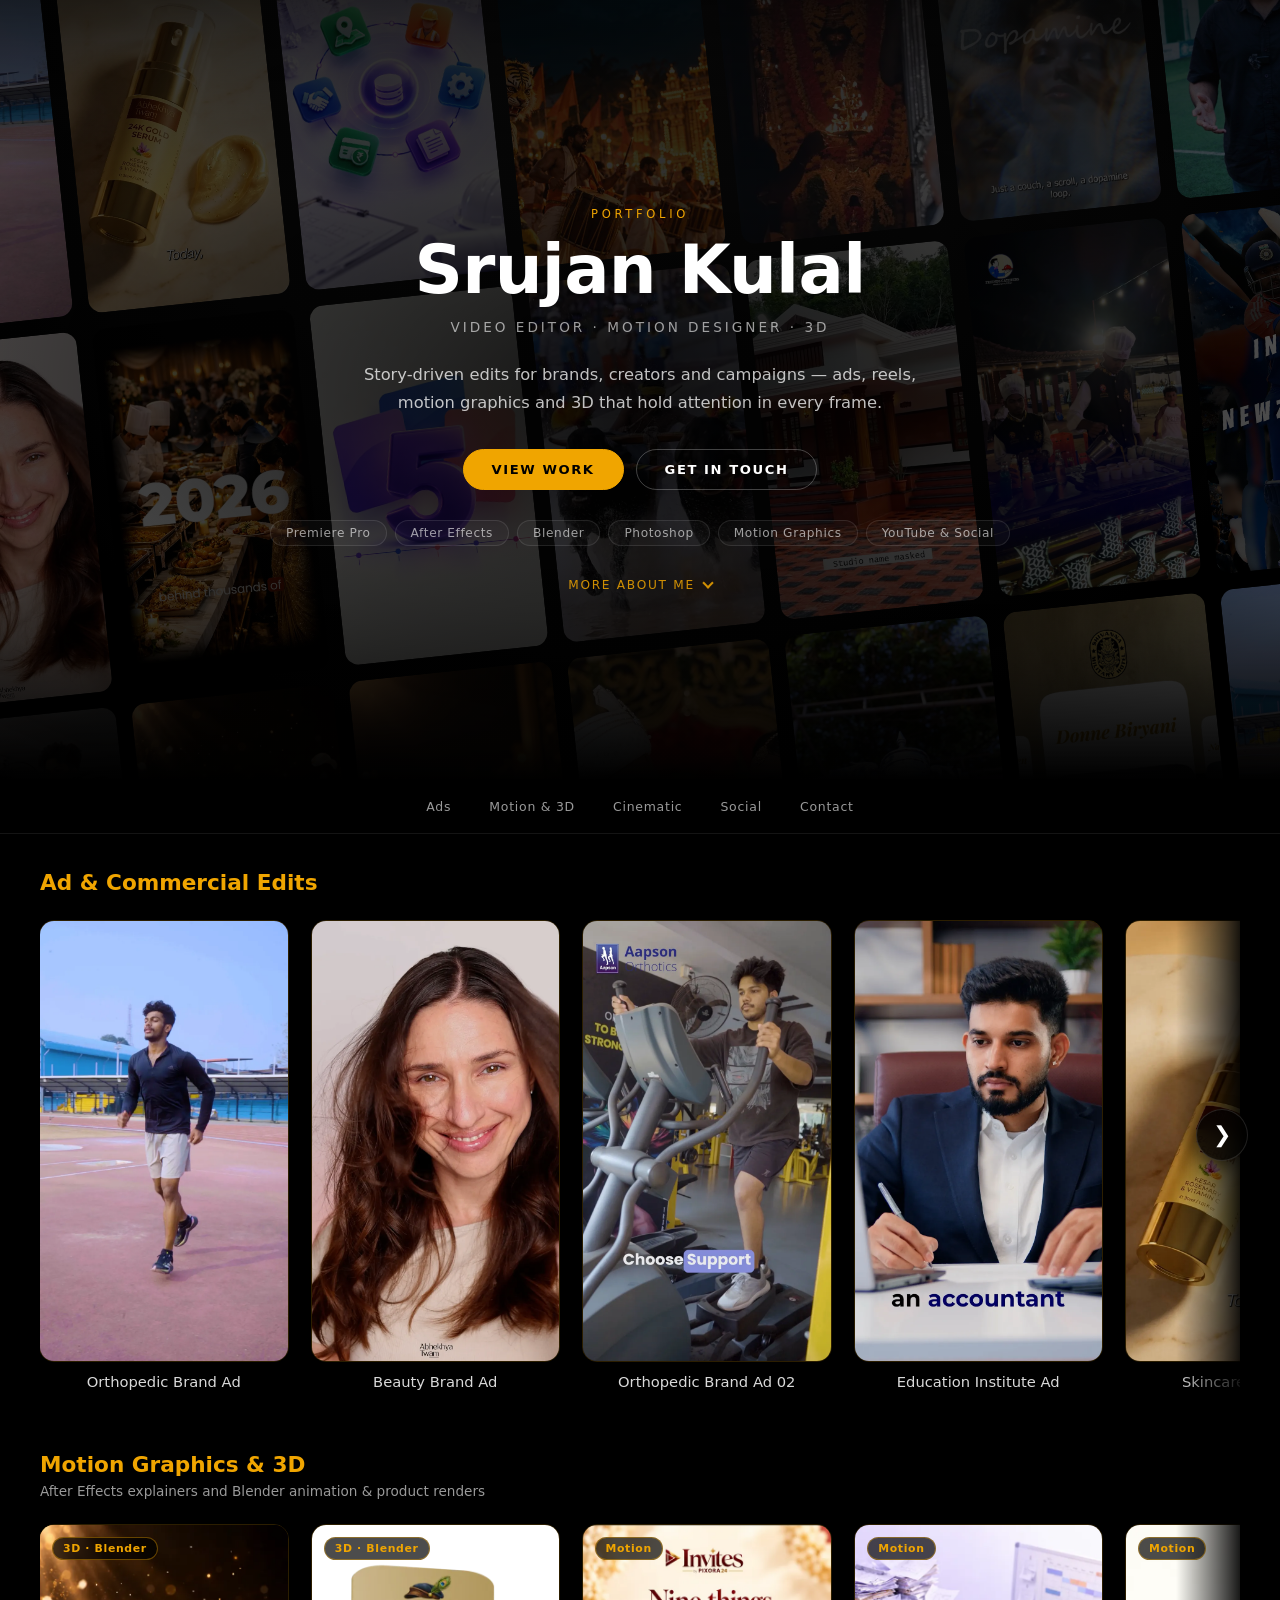
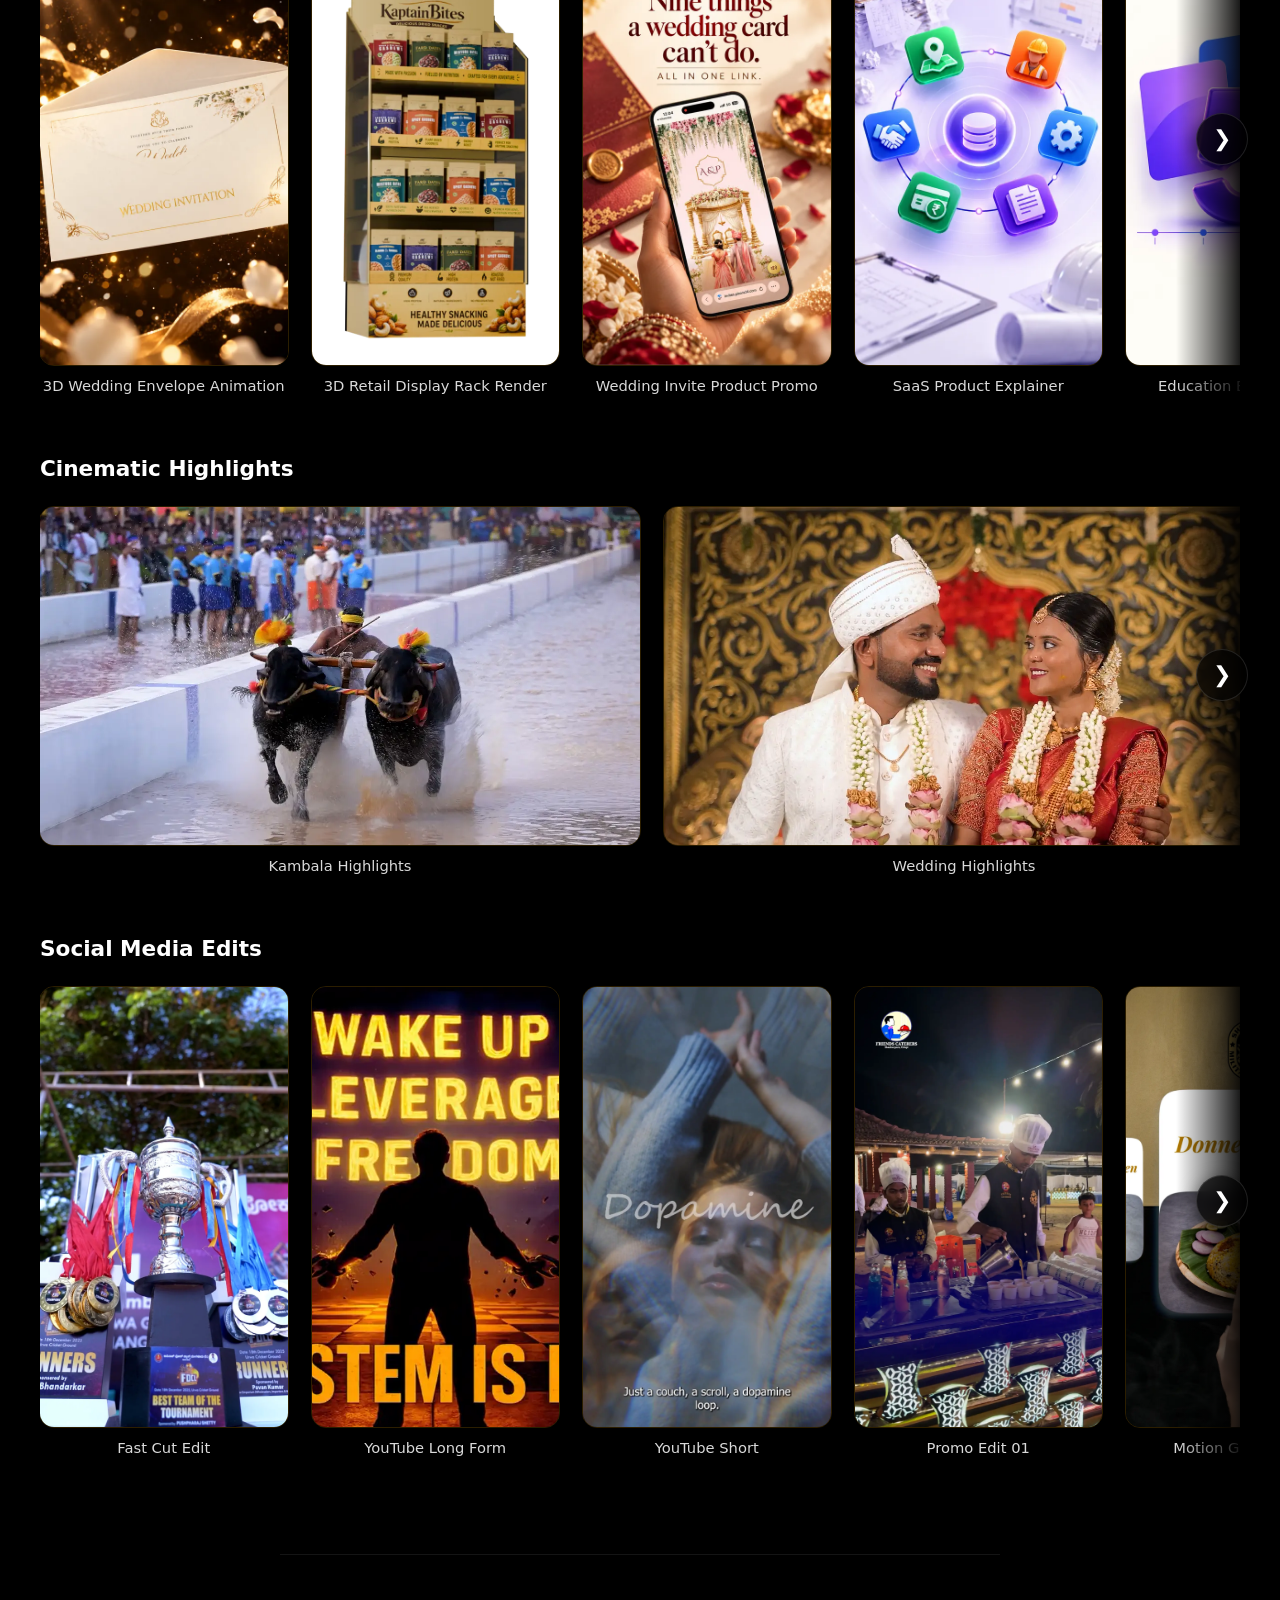
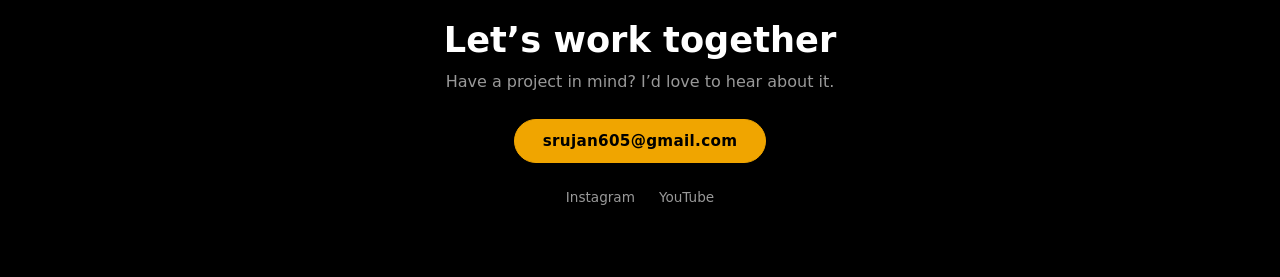
==== index.html @ 48673f79 "Refresh link-preview image with the new title New 1200x630 preview in the same style as the hero: dr" ====
<!DOCTYPE html>
<html lang="en">
<head>
<meta charset="UTF-8" />
<meta name="viewport" content="width=device-width, initial-scale=1.0" />

<title>Srujan Kulal — Video Editor &amp; Motion Designer</title>
<meta name="description" content="Video editor and motion designer. Ad edits, social media reels, motion graphics, 3D animation and cinematic highlights." />

<meta property="og:title" content="Srujan Kulal — Video Editor &amp; Motion Designer" />
<meta property="og:description" content="Ad edits, social media reels, motion graphics, 3D animation and cinematic highlights." />
<meta property="og:type" content="website" />
<meta property="og:url" content="https://srujanportfolio.pixora24.com/" />

<meta property="og:image" content="https://srujanportfolio.pixora24.com/assets/preview.jpg?v=2" />
<meta property="og:image:secure_url" content="https://srujanportfolio.pixora24.com/assets/preview.jpg?v=2" />
<meta property="og:image:width" content="1200" />
<meta property="og:image:height" content="630" />
<meta property="og:image:type" content="image/jpeg" />

<meta name="twitter:card" content="summary_large_image" />
<meta name="twitter:title" content="Srujan Kulal — Video Editor &amp; Motion Designer" />
<meta name="twitter:description" content="Ad edits, social media reels, motion graphics, 3D animation and cinematic highlights." />
<meta name="twitter:image" content="https://srujanportfolio.pixora24.com/assets/preview.jpg?v=2" />

<link rel="stylesheet" href="style.css" />
</head>

<body>

<header class="hero">
<div class="hero-bg" id="heroBg" aria-hidden="true"></div>
<div class="hero-inner">

  <p class="hero-eyebrow">Portfolio</p>
  <h1 class="hero-name">Srujan Kulal</h1>
  <p class="hero-tagline">Video Editor &middot; Motion Designer &middot; 3D</p>

  <p class="hero-intro">Story-driven edits for brands, creators and campaigns &mdash; ads, reels, motion graphics and 3D that hold attention in every frame.</p>

  <div class="hero-cta">
    <a class="btn btn-primary" href="#work">View Work</a>
    <a class="btn btn-ghost" href="#contact">Get in Touch</a>
  </div>

  <div class="hero-skills">
    <span>Premiere Pro</span>
    <span>After Effects</span>
    <span>Blender</span>
    <span>Photoshop</span>
    <span>Motion Graphics</span>
    <span>YouTube &amp; Social</span>
  </div>

  <button class="bio-toggle" id="bioToggle" aria-expanded="false" aria-controls="bioPanel">
    More About Me <span class="bio-chevron" aria-hidden="true"></span>
  </button>

  <div class="bio-panel" id="bioPanel">
  <div class="bio-panel-inner">
    <div class="hero-bio">
      <p>Video Editor focused on crafting high-impact, story-driven content that holds attention and feels intentional in every frame. I work primarily with Adobe Premiere Pro, delivering edits for YouTube, social media, and digital campaigns.</p>
      <p>My approach goes beyond basic editing — I focus on pacing, emotion, and clarity, ensuring each cut, transition, and sound element adds value to the story. Alongside editing, I use After Effects for motion graphics, Blender for 3D product visuals and animation, and Photoshop to enhance visuals, and I'm comfortable integrating AI-generated images and video elements to elevate the final output when needed.</p>
      <p>I'm detail-obsessed, deadline-driven, and known for pushing projects past "good enough" to a level that feels complete, polished, and professional.</p>
    </div>
  </div>
  </div>

</div>
</header>

<nav class="section-nav" aria-label="Work categories">
  <a href="#ads">Ads</a>
  <a href="#motion">Motion &amp; 3D</a>
  <a href="#cinematic">Cinematic</a>
  <a href="#social">Social</a>
  <a href="#contact">Contact</a>
</nav>

<main id="work">

<section class="section featured-section" id="ads">
  <h2>Ad &amp; Commercial Edits</h2>
  <div class="scroll-wrapper" data-row="ads"></div>
</section>

<section class="section featured-section" id="motion">
  <h2>Motion Graphics &amp; 3D</h2>
  <p class="section-sub">After Effects explainers and Blender animation &amp; product renders</p>
  <div class="scroll-wrapper" data-row="motion"></div>
</section>

<section class="section" id="cinematic">
  <h2>Cinematic Highlights</h2>
  <div class="scroll-wrapper" data-row="cinematic"></div>
</section>

<section class="section" id="social">
  <h2>Social Media Edits</h2>
  <div class="scroll-wrapper" data-row="social"></div>
</section>

</main>


<footer class="contact" id="contact">
  <h2>Let&rsquo;s work together</h2>
  <p>Have a project in mind? I&rsquo;d love to hear about it.</p>
  <a class="btn btn-primary" href="mailto:srujan605@gmail.com">srujan605@gmail.com</a>
  <div class="contact-links">
    <a href="https://www.instagram.com/kulal_sruja_" target="_blank" rel="noopener">Instagram</a>
    <a href="https://www.youtube.com/@YT_THE_REAL_GAME" target="_blank" rel="noopener">YouTube</a>
  </div>
</footer>


<!-- MODAL -->

<div id="videoModal" class="modal" role="dialog" aria-modal="true" aria-label="Media player" hidden>
  <div class="modal-content">
    <button class="close" type="button" aria-label="Close">&times;</button>
    <div id="videoContainer"></div>
  </div>
</div>

<script src="script.js"></script>

</body>
</html>
---- style.css ----
:root {
  --gold: #f0a500;
  --gold-soft: rgba(240, 165, 0, 0.18);
  --text: #fff;
  --muted: rgba(255, 255, 255, 0.6);
  --line: rgba(255, 255, 255, 0.08);
  --tall-h: 440px;   /* height of 9:16 cards */
  --wide-w: 600px;   /* width of 16:9 cards */
}

* {
  box-sizing: border-box;
}

html {
  scroll-behavior: smooth;
}

body {
  margin: 0;
  font-family: system-ui, -apple-system, "Segoe UI", sans-serif;
  background: radial-gradient(circle at top, #141414 0%, #000 70%) fixed;
  background-color: #000;
  color: var(--text);
}

a {
  color: inherit;
}

:focus-visible {
  outline: 2px solid var(--gold);
  outline-offset: 3px;
}

/* BUTTONS */

.btn {
  display: inline-flex;
  align-items: center;
  justify-content: center;
  padding: 12px 28px;
  border-radius: 999px;
  font-size: 0.82rem;
  font-weight: 600;
  letter-spacing: 0.12em;
  text-transform: uppercase;
  text-decoration: none;
  transition: background 0.25s ease, color 0.25s ease, box-shadow 0.25s ease, border-color 0.25s ease;
}

.btn-primary {
  background: var(--gold);
  color: #000;
  border: 1px solid var(--gold);
}

.btn-primary:hover {
  box-shadow: 0 0 24px rgba(240, 165, 0, 0.4);
}

.btn-ghost {
  border: 1px solid rgba(255, 255, 255, 0.25);
  color: var(--text);
}

.btn-ghost:hover {
  border-color: var(--gold);
  color: var(--gold);
}

/* HERO */

.hero {
  position: relative;
  overflow: hidden;
  display: flex;
  align-items: center;
  justify-content: center;
  min-height: min(88vh, 780px);
  padding: 88px 20px 64px;
  text-align: center;
}

.hero-inner {
  position: relative;
  z-index: 2;
  max-width: 760px;
  margin: 0 auto;
}

/* Animated background: columns of portfolio thumbnails drifting
   up and down, darkened so the text stays readable */

.hero-bg {
  position: absolute;
  inset: -40px -20px;
  z-index: 0;
  display: grid;
  grid-template-columns: repeat(7, 1fr);
  gap: 14px;
  transform: rotate(-6deg) scale(1.15);
  opacity: 0.55;
}

.hero-col {
  display: flex;
  flex-direction: column;
  gap: 14px;
  animation: heroDrift var(--dur, 60s) linear infinite;
}

.hero-col:nth-child(even) {
  animation-direction: reverse;
}

.hero-col img {
  display: block;
  width: 100%;
  aspect-ratio: 9 / 16;
  object-fit: cover;
  border-radius: 12px;
}

@keyframes heroDrift {
  from { transform: translateY(0); }
  to   { transform: translateY(calc(-50% - 7px)); }
}

.hero::after {
  content: "";
  position: absolute;
  inset: 0;
  z-index: 1;
  pointer-events: none;
  background:
    radial-gradient(ellipse 60% 55% at 50% 50%, rgba(0, 0, 0, 0.88) 0%, rgba(0, 0, 0, 0.6) 60%, rgba(0, 0, 0, 0.35) 100%),
    linear-gradient(to bottom, rgba(0, 0, 0, 0.6) 0%, rgba(0, 0, 0, 0) 25%, rgba(0, 0, 0, 0) 70%, #000 100%);
}

.hero-eyebrow {
  margin: 0 0 14px;
  font-size: 0.72rem;
  letter-spacing: 0.32em;
  text-transform: uppercase;
  color: var(--gold);
}

.hero-name {
  margin: 0;
  font-size: clamp(2.4rem, 7vw, 4.2rem);
  font-weight: 700;
  letter-spacing: -0.01em;
  line-height: 1.05;
}

.hero-tagline {
  margin: 14px 0 0;
  font-size: 0.85rem;
  letter-spacing: 0.22em;
  text-transform: uppercase;
  color: var(--muted);
}

.hero-intro {
  max-width: 560px;
  margin: 26px auto 0;
  font-size: 1.02rem;
  line-height: 1.7;
  color: rgba(255, 255, 255, 0.75);
}

.hero-cta {
  display: flex;
  flex-wrap: wrap;
  justify-content: center;
  gap: 12px;
  margin: 32px 0 30px;
}

/* Skills pills */

.hero-skills {
  display: flex;
  flex-wrap: wrap;
  justify-content: center;
  gap: 8px;
  margin-bottom: 26px;
}

.hero-skills span {
  padding: 5px 15px;
  border: 1px solid rgba(255, 255, 255, 0.1);
  border-radius: 999px;
  font-size: 0.76rem;
  letter-spacing: 0.05em;
  color: rgba(255, 255, 255, 0.6);
  background: rgba(255, 255, 255, 0.03);
}

/* Bio toggle */

.bio-toggle {
  display: inline-flex;
  align-items: center;
  gap: 9px;
  padding: 6px 4px;
  border: none;
  background: none;
  color: var(--gold);
  font-size: 0.76rem;
  font-family: inherit;
  letter-spacing: 0.14em;
  text-transform: uppercase;
  cursor: pointer;
  opacity: 0.85;
  transition: opacity 0.25s ease;
}

.bio-toggle:hover,
.bio-toggle.open {
  opacity: 1;
}

.bio-chevron {
  display: inline-block;
  width: 8px;
  height: 8px;
  border-right: 2px solid currentColor;
  border-bottom: 2px solid currentColor;
  transform: translateY(-2px) rotate(45deg);
  transition: transform 0.35s ease;
}

.bio-toggle.open .bio-chevron {
  transform: translateY(2px) rotate(-135deg);
}

.bio-panel {
  max-height: 0;
  overflow: hidden;
  transition: max-height 0.5s cubic-bezier(0.4, 0, 0.2, 1);
}

.bio-panel.open {
  max-height: 1000px;
}

.bio-panel-inner {
  padding-top: 20px;
}

.hero-bio {
  text-align: left;
  background: rgba(255, 255, 255, 0.03);
  border: 1px solid rgba(255, 255, 255, 0.07);
  border-left: 2px solid var(--gold);
  border-radius: 0 12px 12px 0;
  padding: 24px 28px;
}

.hero-bio p {
  margin: 0 0 14px;
  font-size: 0.9rem;
  line-height: 1.8;
  color: rgba(255, 255, 255, 0.68);
}

.hero-bio p:last-child {
  margin-bottom: 0;
}

/* SECTION NAV */

.section-nav {
  position: sticky;
  top: 0;
  z-index: 100;
  display: flex;
  justify-content: center;
  gap: 6px;
  padding: 12px 16px;
  overflow-x: auto;
  background: rgba(0, 0, 0, 0.72);
  backdrop-filter: blur(12px);
  -webkit-backdrop-filter: blur(12px);
  border-bottom: 1px solid var(--line);
  scrollbar-width: none;
}

.section-nav::-webkit-scrollbar {
  display: none;
}

.section-nav a {
  flex: 0 0 auto;
  padding: 7px 16px;
  border-radius: 999px;
  font-size: 0.78rem;
  letter-spacing: 0.06em;
  text-decoration: none;
  color: var(--muted);
  transition: color 0.2s ease, background 0.2s ease;
}

.section-nav a:hover {
  color: var(--gold);
  background: rgba(240, 165, 0, 0.08);
}

/* SECTION */

.section {
  max-width: 1240px;
  margin: 0 auto;
  padding: 36px 20px 12px;
  scroll-margin-top: 64px;
}

.section h2 {
  margin: 0 0 6px;
  font-size: 1.35rem;
  font-weight: 600;
}

.featured-section h2 {
  color: var(--gold);
}

.section-sub {
  margin: 0;
  font-size: 0.85rem;
  color: var(--muted);
}

/* SCROLL ROW */

.scroll-wrapper {
  position: relative;
  margin-top: 20px;
}

.scroll-row {
  display: flex;
  align-items: flex-start;
  gap: 24px;
  overflow-x: auto;
  padding: 6px 2px 14px;
  scroll-snap-type: x proximity;
  scrollbar-width: none;
  -webkit-overflow-scrolling: touch;
}

.scroll-row::-webkit-scrollbar {
  display: none;
}

/* edge fade, only while there is more to scroll */

.scroll-wrapper::after {
  content: "";
  position: absolute;
  top: 0;
  right: 0;
  bottom: 0;
  width: 64px;
  pointer-events: none;
  background: linear-gradient(to right, rgba(0, 0, 0, 0), rgba(0, 0, 0, 0.9));
  opacity: 0;
  transition: opacity 0.25s ease;
}

.scroll-wrapper.can-right::after {
  opacity: 1;
}

/* SCROLL BUTTONS */

.scroll-btn {
  position: absolute;
  top: 45%;
  transform: translateY(-50%);
  z-index: 10;
  width: 52px;
  height: 52px;
  border: 1px solid rgba(255, 255, 255, 0.12);
  border-radius: 50%;
  background: rgba(0, 0, 0, 0.75);
  color: #fff;
  font-size: 22px;
  cursor: pointer;
  display: flex;
  align-items: center;
  justify-content: center;
  backdrop-filter: blur(8px);
  box-shadow: 0 6px 18px rgba(0, 0, 0, 0.6);
  opacity: 0;
  pointer-events: none;
  transition: opacity 0.25s ease, background 0.25s ease, color 0.25s ease;
}

.scroll-btn:hover {
  background: var(--gold);
  color: #000;
}

.scroll-btn.left  { left: -8px; }
.scroll-btn.right { right: -8px; }

.scroll-wrapper.can-left .scroll-btn.left,
.scroll-wrapper.can-right .scroll-btn.right {
  opacity: 1;
  pointer-events: auto;
}

/* VIDEO CARD */

.video-card {
  flex: 0 0 auto;
  display: block;
  padding: 0;
  border: none;
  background: none;
  color: inherit;
  font: inherit;
  text-align: left;
  text-decoration: none;
  cursor: pointer;
  scroll-snap-align: start;
}

.card-media {
  position: relative;
  overflow: hidden;
  border-radius: 14px;
  background: #111;
  outline: 1px solid var(--gold-soft);
  transition: outline-color 0.25s ease, box-shadow 0.25s ease;
}

.video-card.tall .card-media {
  height: var(--tall-h);
  aspect-ratio: 9 / 16;
}

.video-card.wide .card-media {
  width: var(--wide-w);
  aspect-ratio: 16 / 9;
}

.card-media.light {
  background: #fff;
}

.card-media img,
.card-media video {
  position: absolute;
  inset: 0;
  width: 100%;
  height: 100%;
  object-fit: cover;
  transition: transform 0.4s ease;
}

.card-media.light img {
  object-fit: contain;
}

.video-card:hover .card-media,
.video-card:focus-visible .card-media {
  outline-color: rgba(240, 165, 0, 0.55);
  box-shadow: 0 0 26px rgba(240, 165, 0, 0.2);
}

.video-card:hover .card-media img,
.video-card:hover .card-media video {
  transform: scale(1.05);
}

.video-card:focus-visible {
  outline: none;
}

/* tag badge */

.card-tag {
  position: absolute;
  top: 12px;
  left: 12px;
  z-index: 2;
  padding: 4px 10px;
  border-radius: 999px;
  font-size: 0.68rem;
  font-weight: 600;
  letter-spacing: 0.06em;
  background: rgba(0, 0, 0, 0.7);
  color: var(--gold);
  border: 1px solid rgba(240, 165, 0, 0.4);
  backdrop-filter: blur(6px);
}

/* play icon on hover */

.play-icon {
  position: absolute;
  top: 50%;
  left: 50%;
  z-index: 2;
  width: 58px;
  height: 58px;
  border-radius: 50%;
  background: rgba(0, 0, 0, 0.55);
  border: 1px solid rgba(255, 255, 255, 0.35);
  backdrop-filter: blur(6px);
  transform: translate(-50%, -50%) scale(0.85);
  opacity: 0;
  transition: opacity 0.25s ease, transform 0.25s ease;
}

.play-icon::after {
  content: "";
  position: absolute;
  top: 50%;
  left: 54%;
  transform: translate(-50%, -50%);
  border-style: solid;
  border-width: 9px 0 9px 15px;
  border-color: transparent transparent transparent #fff;
}

.video-card:hover .play-icon,
.video-card:focus-visible .play-icon {
  opacity: 1;
  transform: translate(-50%, -50%) scale(1);
}

/* title */

.video-card h3 {
  margin: 12px 0 0;
  text-align: center;
  max-width: 100%;
  font-size: 0.92rem;
  font-weight: 500;
  color: rgba(255, 255, 255, 0.85);
}

.video-card.tall h3 {
  width: calc(var(--tall-h) * 9 / 16);
}

.video-card.wide h3 {
  width: var(--wide-w);
}

/* In a row that mixes tall and wide cards, wide cards match the tall
   cards' height so the row lines up (desktop only; on phones the wide
   card would be wider than the screen) */

@media (min-width: 901px) {

  .scroll-row:has(.tall) .video-card.wide .card-media {
    width: auto;
    height: var(--tall-h);
  }

  .scroll-row:has(.tall) .video-card.wide h3 {
    width: calc(var(--tall-h) * 16 / 9);
  }

}

/* VIEW MORE CARD */

.more-card .card-media {
  display: flex;
  align-items: center;
  justify-content: center;
  background: rgba(255, 255, 255, 0.04);
  outline-style: dashed;
}

.more-card:hover .card-media {
  background: rgba(240, 165, 0, 0.08);
}

.more-content {
  text-align: center;
}

.plus {
  display: block;
  font-size: 40px;
  color: var(--gold);
}

.more-label {
  display: block;
  margin-top: 6px;
  font-size: 0.95rem;
}

.more-card h3 {
  color: var(--muted);
}

/* MODAL */

.modal {
  position: fixed;
  inset: 0;
  z-index: 1000;
  display: flex;
  justify-content: center;
  align-items: center;
  background: rgba(0, 0, 0, 0.88);
  backdrop-filter: blur(4px);
}

.modal[hidden] {
  display: none;
}

.modal-content {
  position: relative;
  width: 90%;
  max-width: 960px;
}

.modal-content.portrait {
  max-width: min(400px, calc((100vh - 120px) * 9 / 16));
}

.modal-content.image {
  width: auto;
  max-width: 92vw;
}

.close {
  position: absolute;
  top: -48px;
  right: 0;
  width: 40px;
  height: 40px;
  border: none;
  background: none;
  color: #fff;
  font-size: 32px;
  line-height: 1;
  cursor: pointer;
}

.close:hover {
  color: var(--gold);
}

#videoContainer iframe {
  display: block;
  width: 100%;
  aspect-ratio: 16 / 9;
  border: 0;
  border-radius: 12px;
}

.modal-content.portrait #videoContainer iframe {
  aspect-ratio: 9 / 16;
}

#videoContainer img {
  display: block;
  max-width: 100%;
  max-height: calc(100vh - 120px);
  border-radius: 12px;
  background: #fff;
}

/* CONTACT */

.contact {
  max-width: 720px;
  margin: 72px auto 0;
  padding: 64px 20px 72px;
  text-align: center;
  border-top: 1px solid var(--line);
  scroll-margin-top: 64px;
}

.contact h2 {
  margin: 0;
  font-size: clamp(1.6rem, 4vw, 2.2rem);
}

.contact p {
  margin: 12px 0 28px;
  color: var(--muted);
}

.contact .btn {
  text-transform: none;
  letter-spacing: 0.02em;
  font-size: 0.95rem;
}

.contact-links {
  display: flex;
  justify-content: center;
  gap: 24px;
  margin-top: 26px;
}

.contact-links a {
  font-size: 0.85rem;
  color: var(--muted);
  text-decoration: none;
}

.contact-links a:hover {
  color: var(--gold);
}

/* TABLET & BELOW */

@media (max-width: 900px) {

  :root {
    --tall-h: 400px;
    --wide-w: 78vw;
  }

  .scroll-btn {
    display: none;
  }

  .scroll-row {
    gap: 16px;
    scroll-snap-type: x mandatory;
  }

  .play-icon {
    opacity: 0.9;
    transform: translate(-50%, -50%) scale(0.8);
  }

}

/* PHONE */

@media (max-width: 600px) {

  :root {
    --tall-h: 380px;
    --wide-w: 86vw;
  }

  .hero {
    min-height: auto;
    padding: 72px 16px 48px;
  }

  .hero-bg {
    grid-template-columns: repeat(4, 1fr);
  }

  .hero-col:nth-child(n + 5) {
    display: none;
  }

  .hero-tagline {
    font-size: 0.72rem;
    letter-spacing: 0.16em;
  }

  .hero-intro {
    font-size: 0.95rem;
  }

  .hero-skills span {
    font-size: 0.72rem;
    padding: 4px 12px;
  }

  .hero-bio {
    padding: 18px 16px;
  }

  .hero-bio p {
    font-size: 0.85rem;
    line-height: 1.75;
  }

  .section-nav {
    justify-content: flex-start;
  }

  .section {
    padding: 28px 16px 8px;
  }

  .section h2 {
    font-size: 1.15rem;
  }

  .modal-content.portrait {
    max-width: min(92vw, calc((100vh - 120px) * 9 / 16));
  }

}

@media (prefers-reduced-motion: reduce) {

  html {
    scroll-behavior: auto;
  }

  * {
    transition: none !important;
  }

  .hero-col {
    animation: none;
  }

}
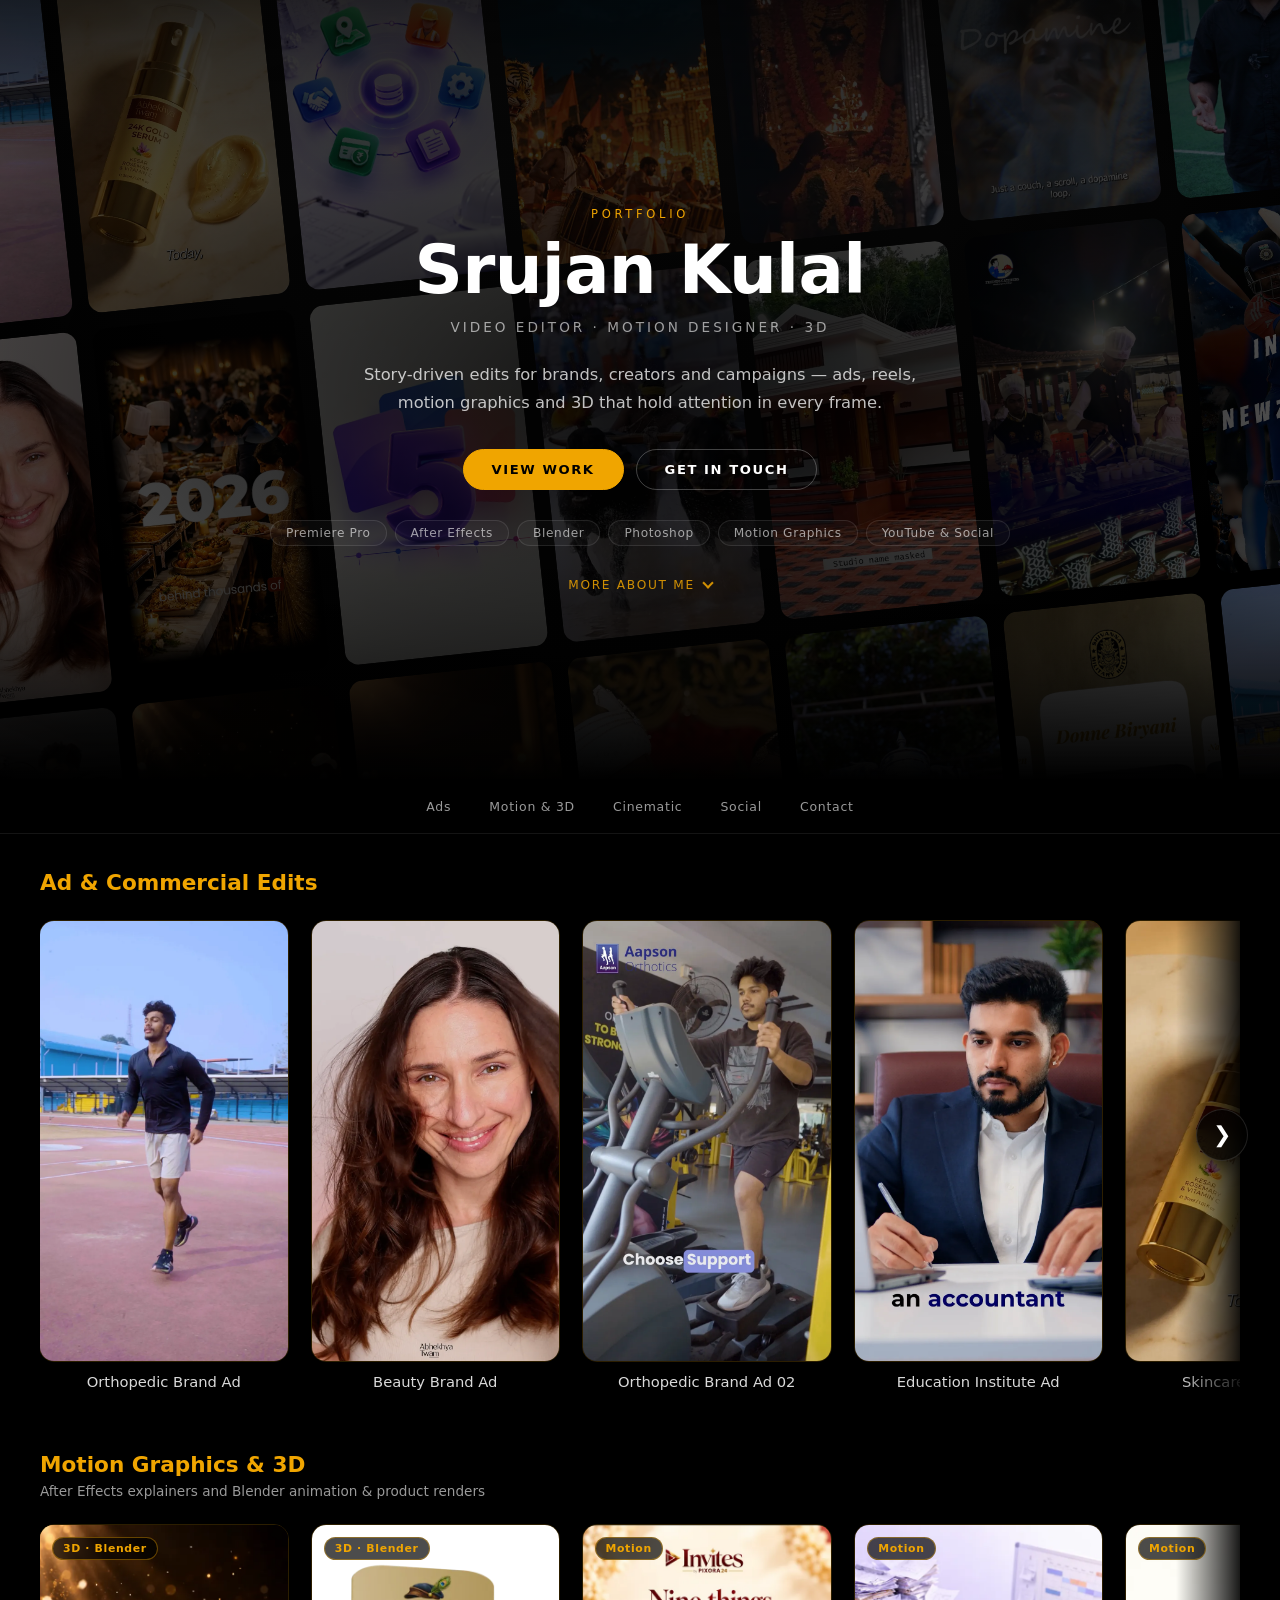
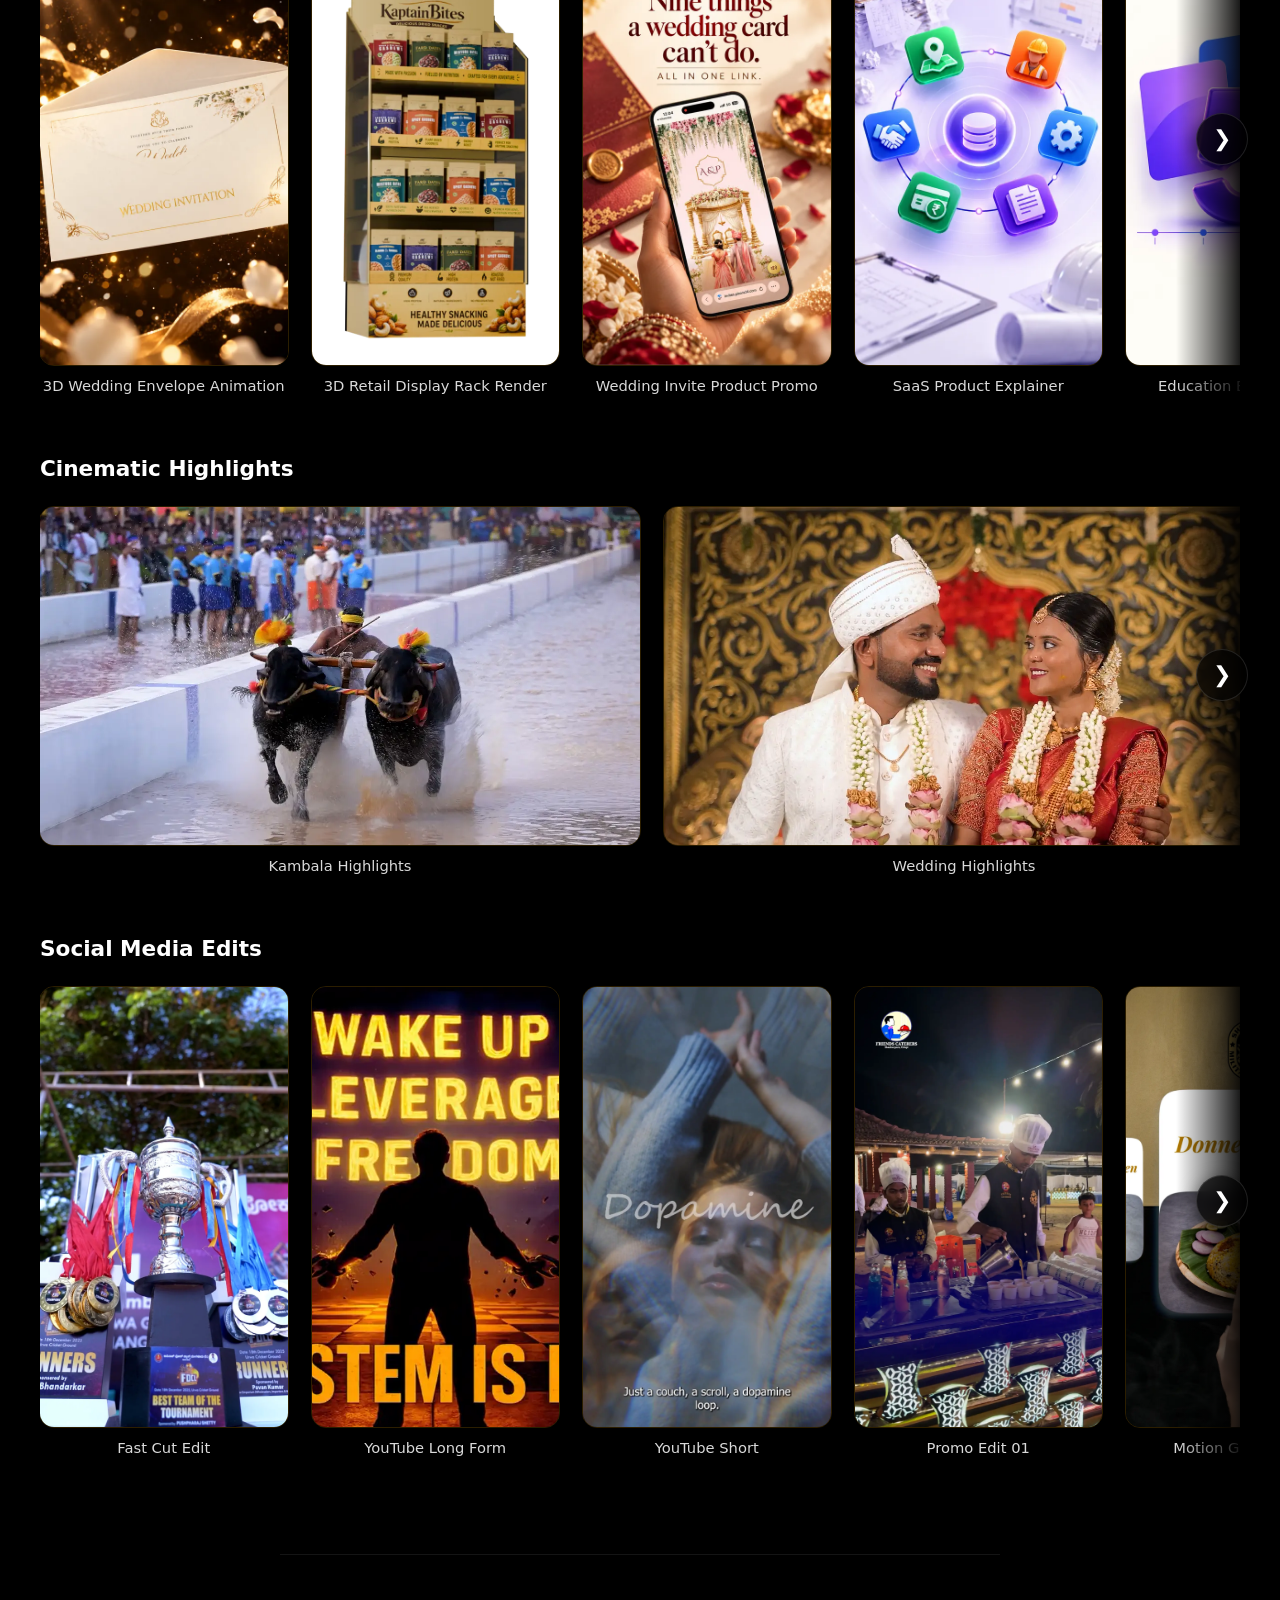
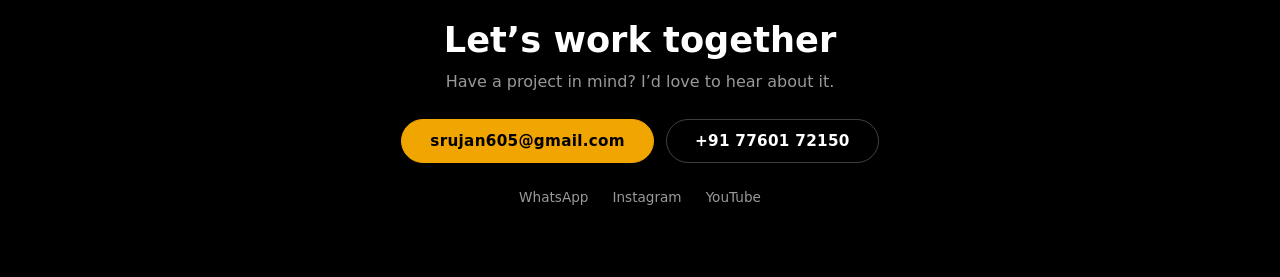
==== commit 9793cf86: "Add phone number and WhatsApp link to contact section Adds a +91 77601 72150 call button next to the" ====
--- a/index.html
+++ b/index.html
@@ -12,8 +12,8 @@
 <meta property="og:type" content="website" />
 <meta property="og:url" content="https://srujanportfolio.pixora24.com/" />
 
-<meta property="og:image" content="https://srujanportfolio.pixora24.com/assets/preview.jpg?v=2" />
-<meta property="og:image:secure_url" content="https://srujanportfolio.pixora24.com/assets/preview.jpg?v=2" />
+<meta property="og:image" content="https://raw.githubusercontent.com/SRUJKULAL/Srujan_Portfolio/main/assets/preview.jpg?v=2" />
+<meta property="og:image:secure_url" content="https://raw.githubusercontent.com/SRUJKULAL/Srujan_Portfolio/main/assets/preview.jpg?v=2" />
 <meta property="og:image:width" content="1200" />
 <meta property="og:image:height" content="630" />
 <meta property="og:image:type" content="image/jpeg" />
@@ -21,7 +21,7 @@
 <meta name="twitter:card" content="summary_large_image" />
 <meta name="twitter:title" content="Srujan Kulal — Video Editor &amp; Motion Designer" />
 <meta name="twitter:description" content="Ad edits, social media reels, motion graphics, 3D animation and cinematic highlights." />
-<meta name="twitter:image" content="https://srujanportfolio.pixora24.com/assets/preview.jpg?v=2" />
+<meta name="twitter:image" content="https://raw.githubusercontent.com/SRUJKULAL/Srujan_Portfolio/main/assets/preview.jpg?v=2" />
 
 <link rel="stylesheet" href="style.css" />
 </head>
@@ -106,8 +106,12 @@
 <footer class="contact" id="contact">
   <h2>Let&rsquo;s work together</h2>
   <p>Have a project in mind? I&rsquo;d love to hear about it.</p>
-  <a class="btn btn-primary" href="mailto:srujan605@gmail.com">srujan605@gmail.com</a>
+  <div class="contact-actions">
+    <a class="btn btn-primary" href="mailto:srujan605@gmail.com">srujan605@gmail.com</a>
+    <a class="btn btn-ghost" href="tel:+917760172150">+91 77601 72150</a>
+  </div>
   <div class="contact-links">
+    <a href="https://wa.me/917760172150" target="_blank" rel="noopener">WhatsApp</a>
     <a href="https://www.instagram.com/kulal_sruja_" target="_blank" rel="noopener">Instagram</a>
     <a href="https://www.youtube.com/@YT_THE_REAL_GAME" target="_blank" rel="noopener">YouTube</a>
   </div>
--- a/style.css
+++ b/style.css
@@ -701,6 +701,13 @@
   font-size: 0.95rem;
 }
 
+.contact-actions {
+  display: flex;
+  flex-wrap: wrap;
+  justify-content: center;
+  gap: 12px;
+}
+
 .contact-links {
   display: flex;
   justify-content: center;
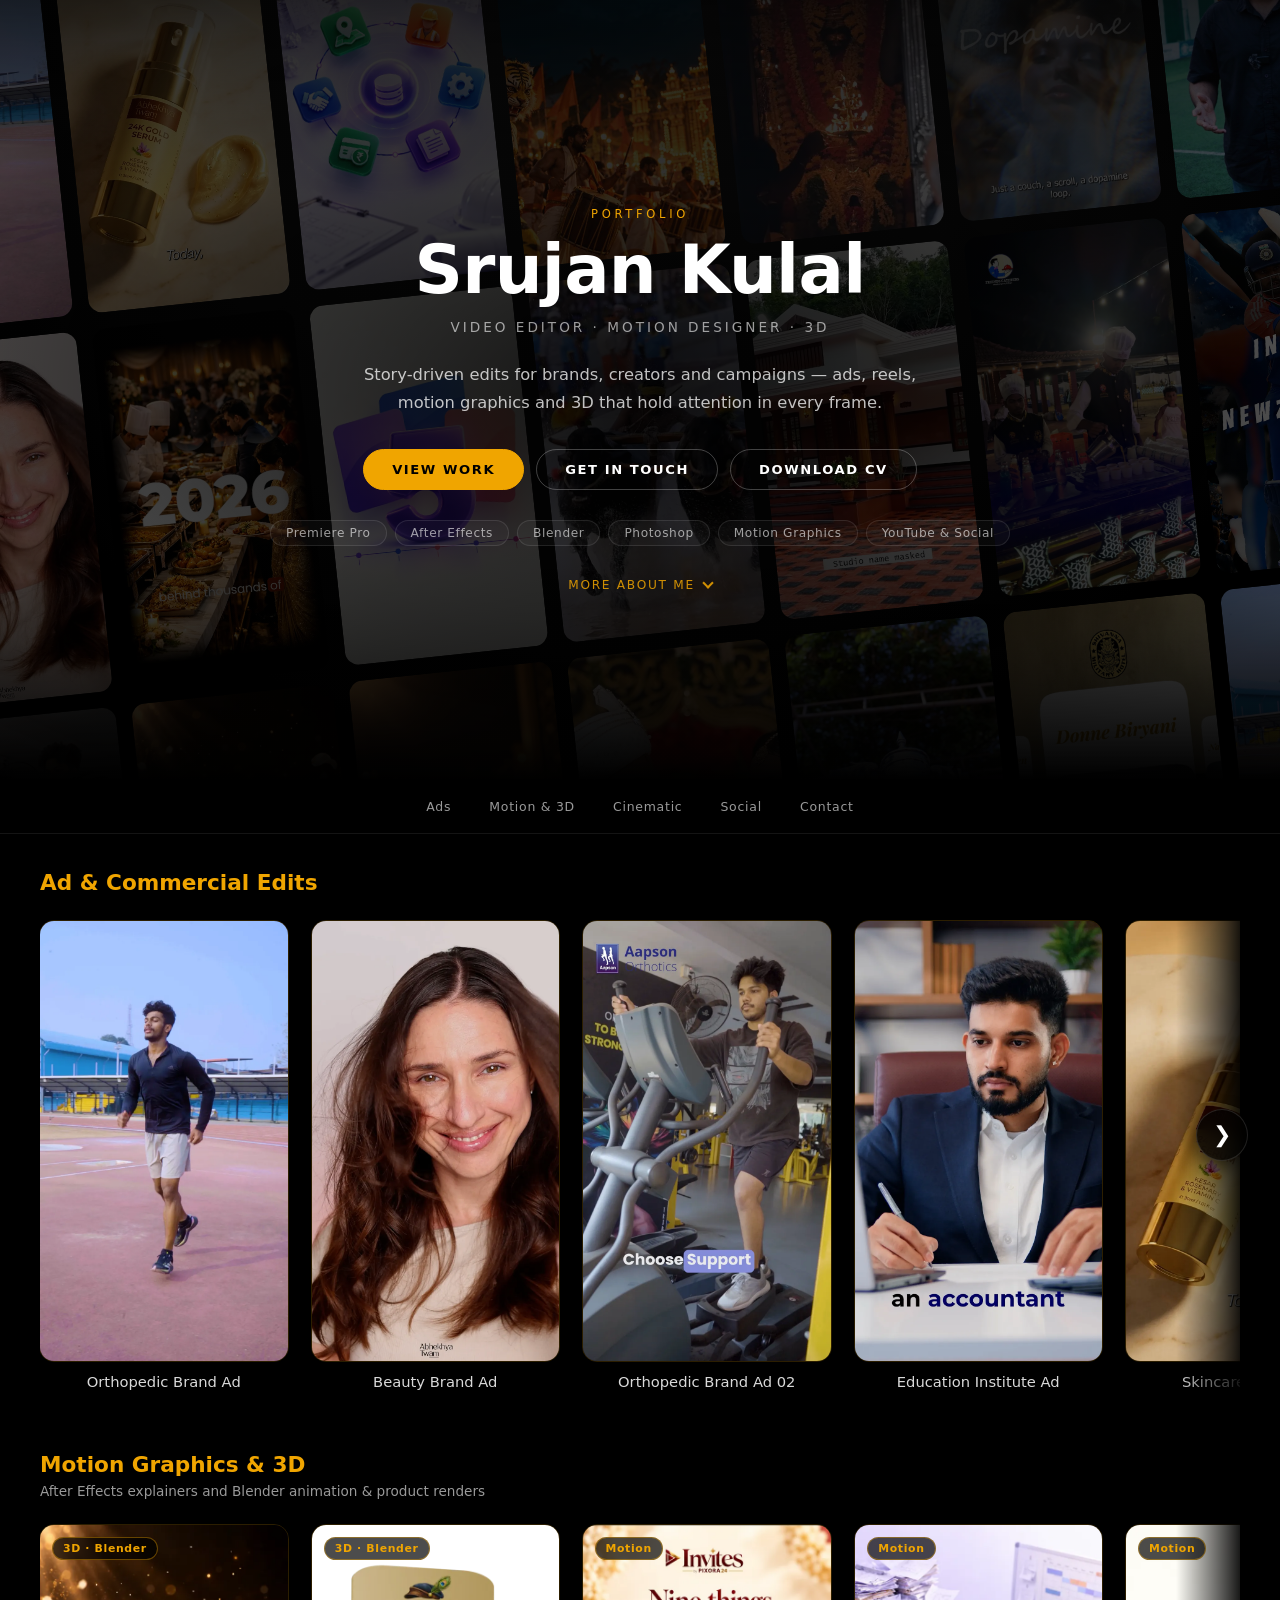
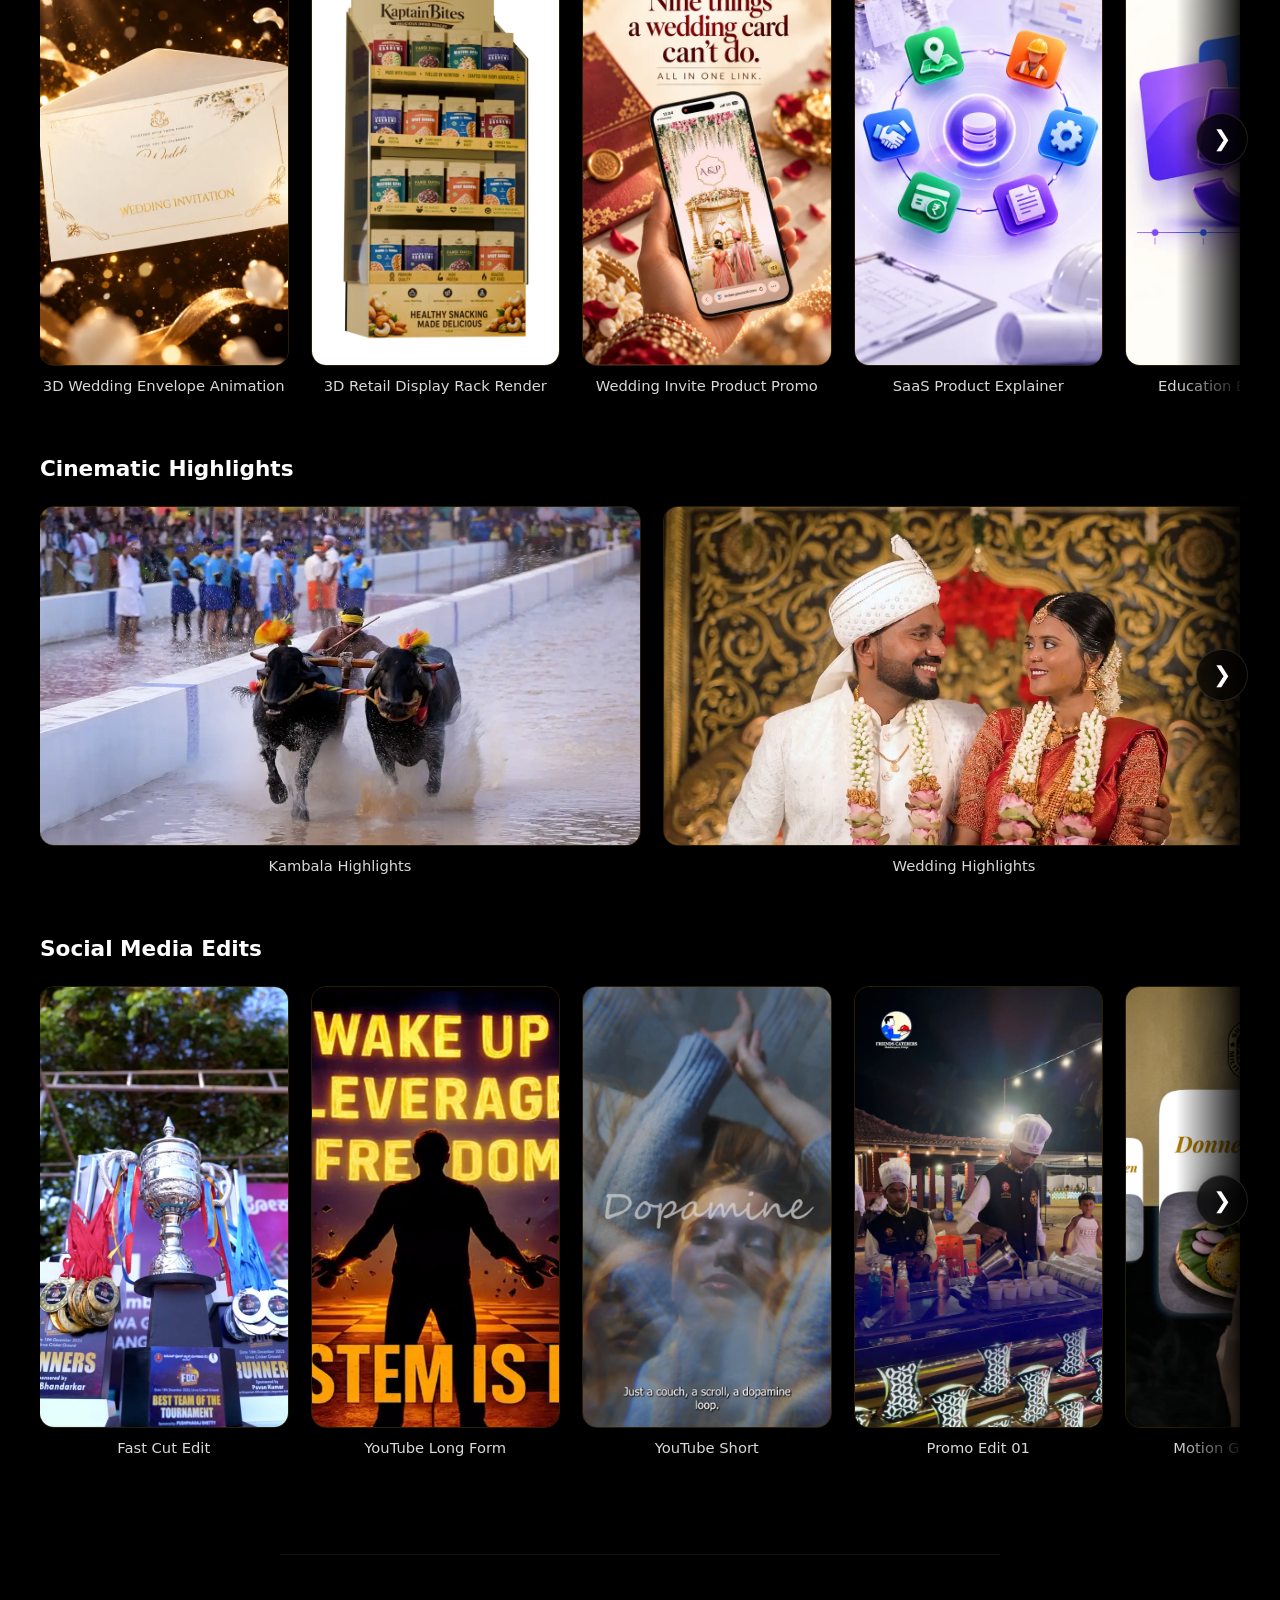
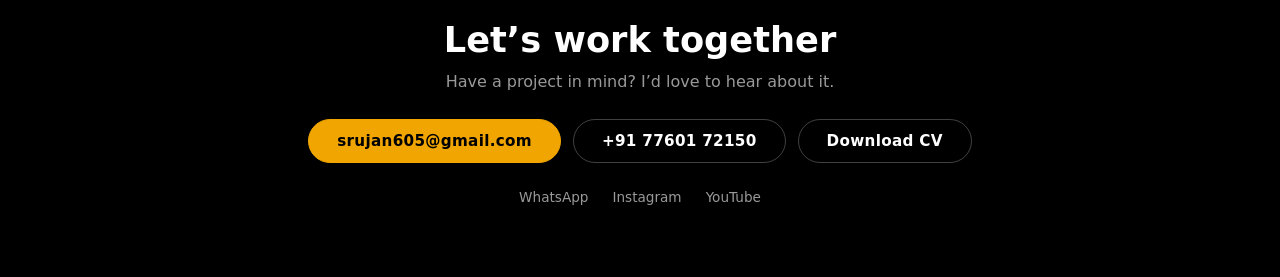
==== commit 90c3274f: "Add Download CV button to hero and contact section Adds the one-page CV as assets/Srujan_Kulal_Video" ====
--- a/index.html
+++ b/index.html
@@ -41,6 +41,7 @@
   <div class="hero-cta">
     <a class="btn btn-primary" href="#work">View Work</a>
     <a class="btn btn-ghost" href="#contact">Get in Touch</a>
+    <a class="btn btn-ghost" href="assets/Srujan_Kulal_Video_Editor_CV.pdf" download>Download CV</a>
   </div>
 
   <div class="hero-skills">
@@ -109,6 +110,7 @@
   <div class="contact-actions">
     <a class="btn btn-primary" href="mailto:srujan605@gmail.com">srujan605@gmail.com</a>
     <a class="btn btn-ghost" href="tel:+917760172150">+91 77601 72150</a>
+    <a class="btn btn-ghost" href="assets/Srujan_Kulal_Video_Editor_CV.pdf" download>Download CV</a>
   </div>
   <div class="contact-links">
     <a href="https://wa.me/917760172150" target="_blank" rel="noopener">WhatsApp</a>
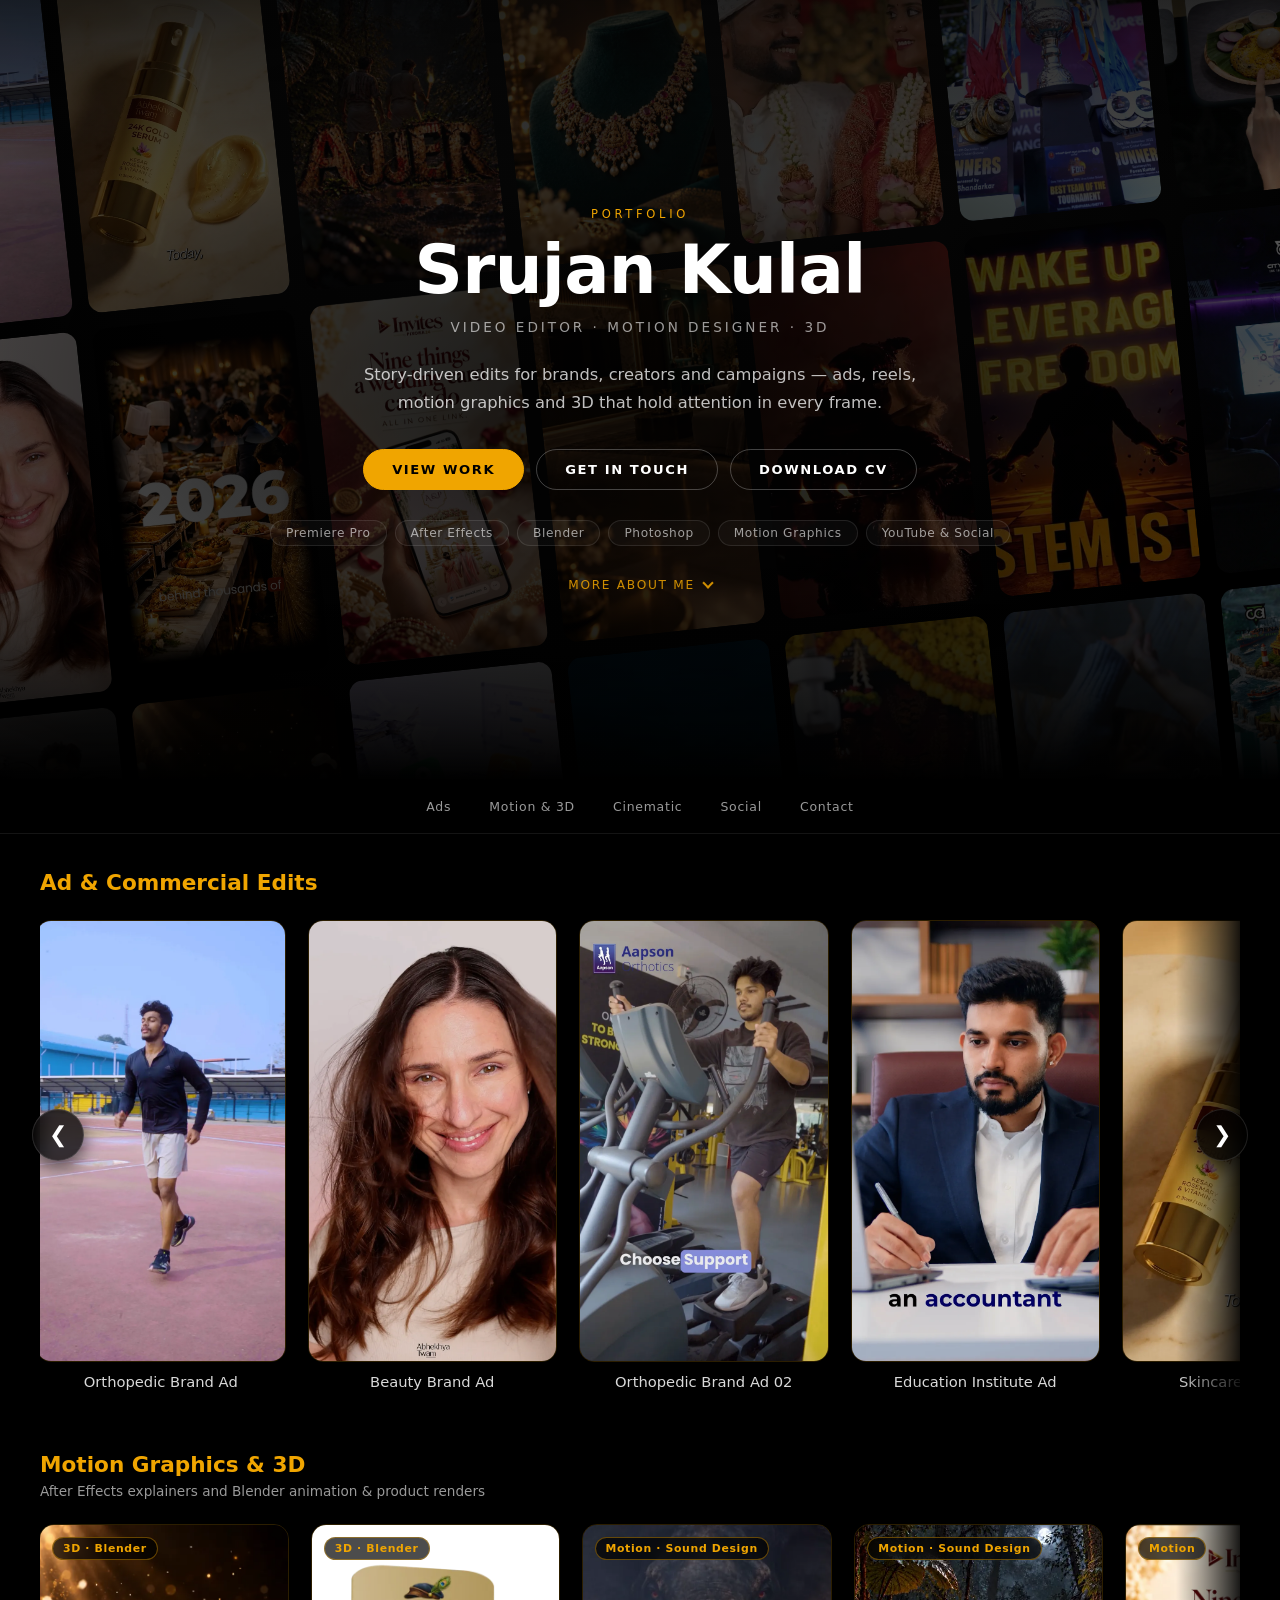
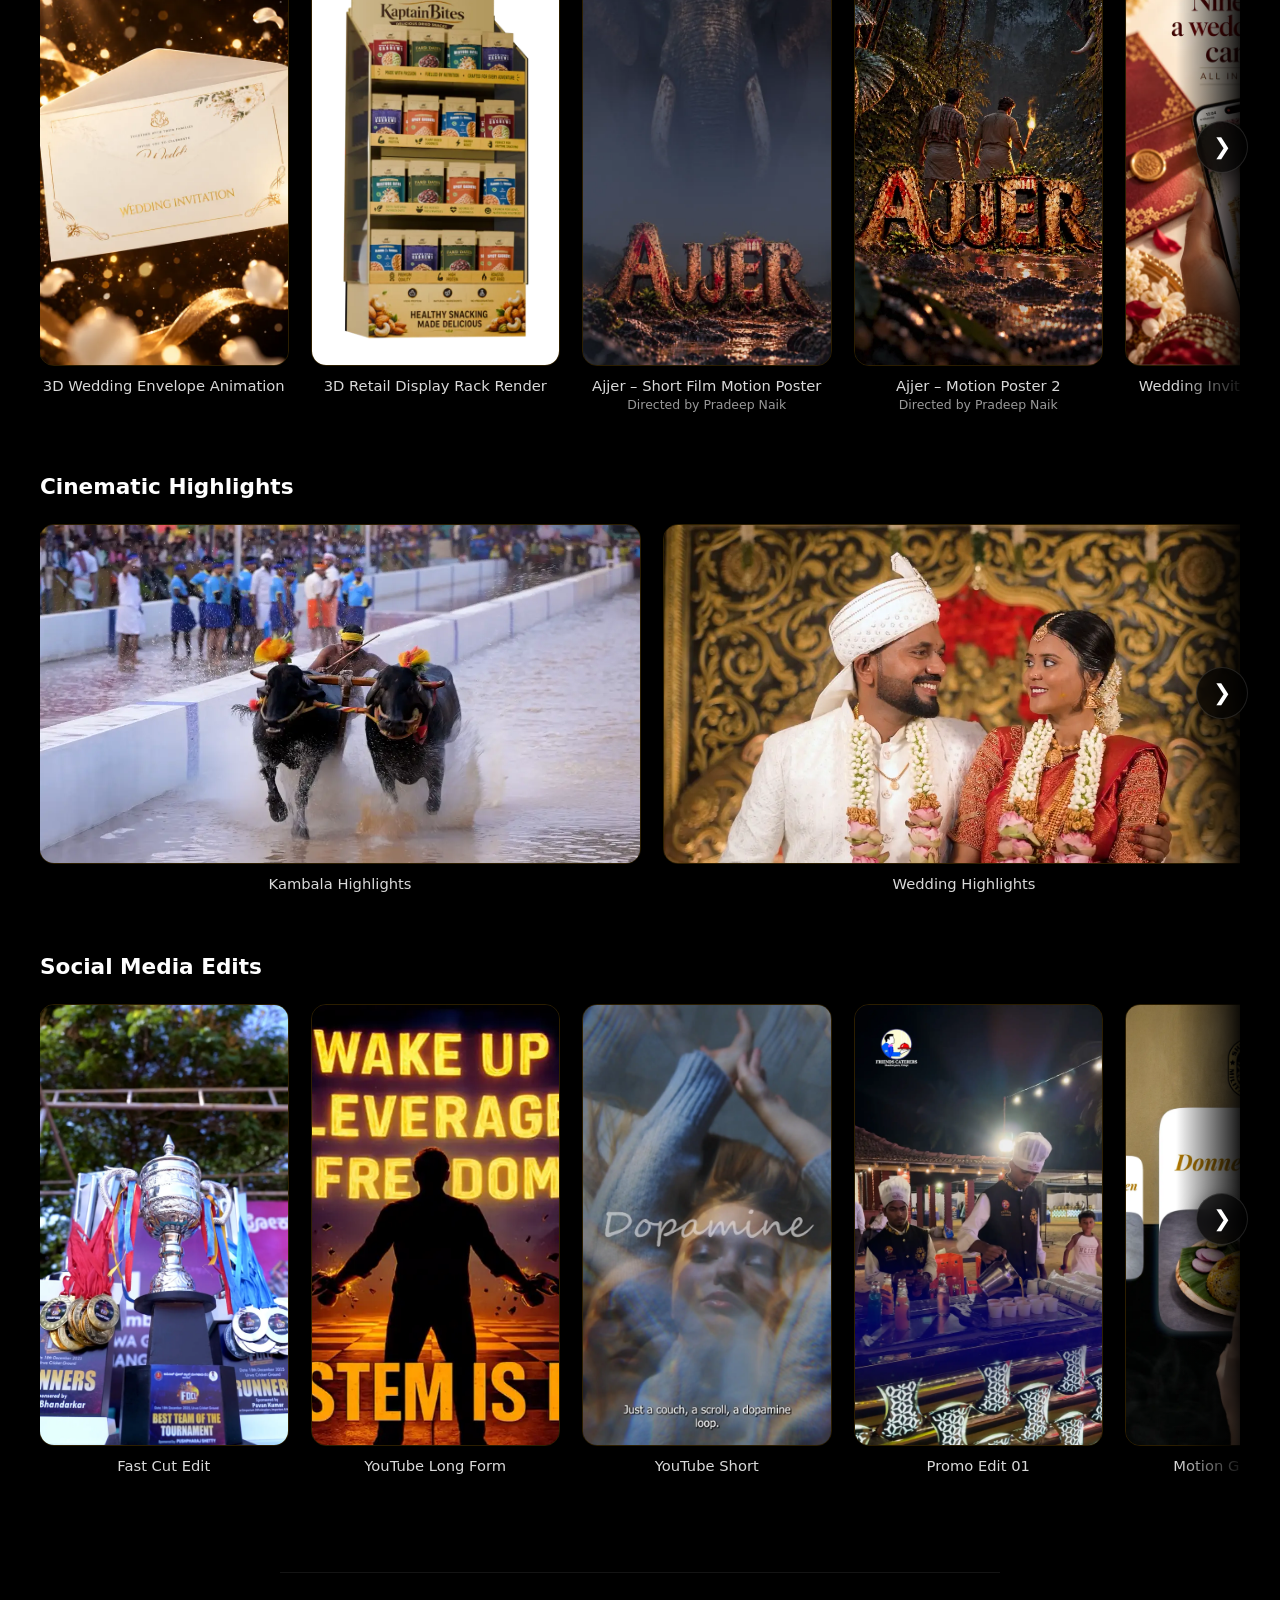
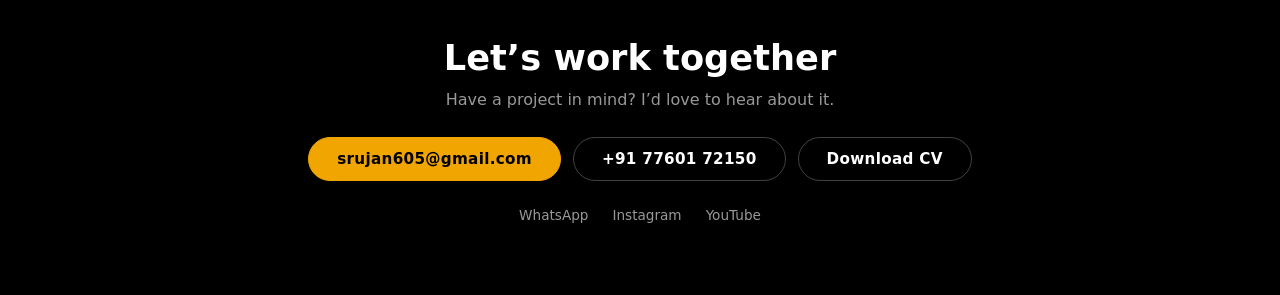
==== commit f3046362: "Auto-scroll the Ad & Commercial row while it is on screen The Ads row now drifts sideways at 30px/s " ====
--- a/index.html
+++ b/index.html
@@ -82,7 +82,7 @@
 
 <section class="section featured-section" id="ads">
   <h2>Ad &amp; Commercial Edits</h2>
-  <div class="scroll-wrapper" data-row="ads"></div>
+  <div class="scroll-wrapper" data-row="ads" data-autoscroll></div>
 </section>
 
 <section class="section featured-section" id="motion">
--- a/style.css
+++ b/style.css
@@ -355,6 +355,12 @@
   display: none;
 }
 
+/* snapping would pull the row back on every auto-scroll step */
+
+.scroll-wrapper.auto-scrolling .scroll-row {
+  scroll-snap-type: none;
+}
+
 /* edge fade, only while there is more to scroll */
 
 .scroll-wrapper::after {
@@ -549,6 +555,13 @@
   width: calc(var(--tall-h) * 9 / 16);
 }
 
+.card-credit {
+  margin: 3px 0 0;
+  font-size: 0.78rem;
+  text-align: center;
+  color: var(--muted);
+}
+
 .video-card.wide h3 {
   width: var(--wide-w);
 }
@@ -654,7 +667,8 @@
   color: var(--gold);
 }
 
-#videoContainer iframe {
+#videoContainer iframe,
+#videoContainer video {
   display: block;
   width: 100%;
   aspect-ratio: 16 / 9;
@@ -662,7 +676,8 @@
   border-radius: 12px;
 }
 
-.modal-content.portrait #videoContainer iframe {
+.modal-content.portrait #videoContainer iframe,
+.modal-content.portrait #videoContainer video {
   aspect-ratio: 9 / 16;
 }
 
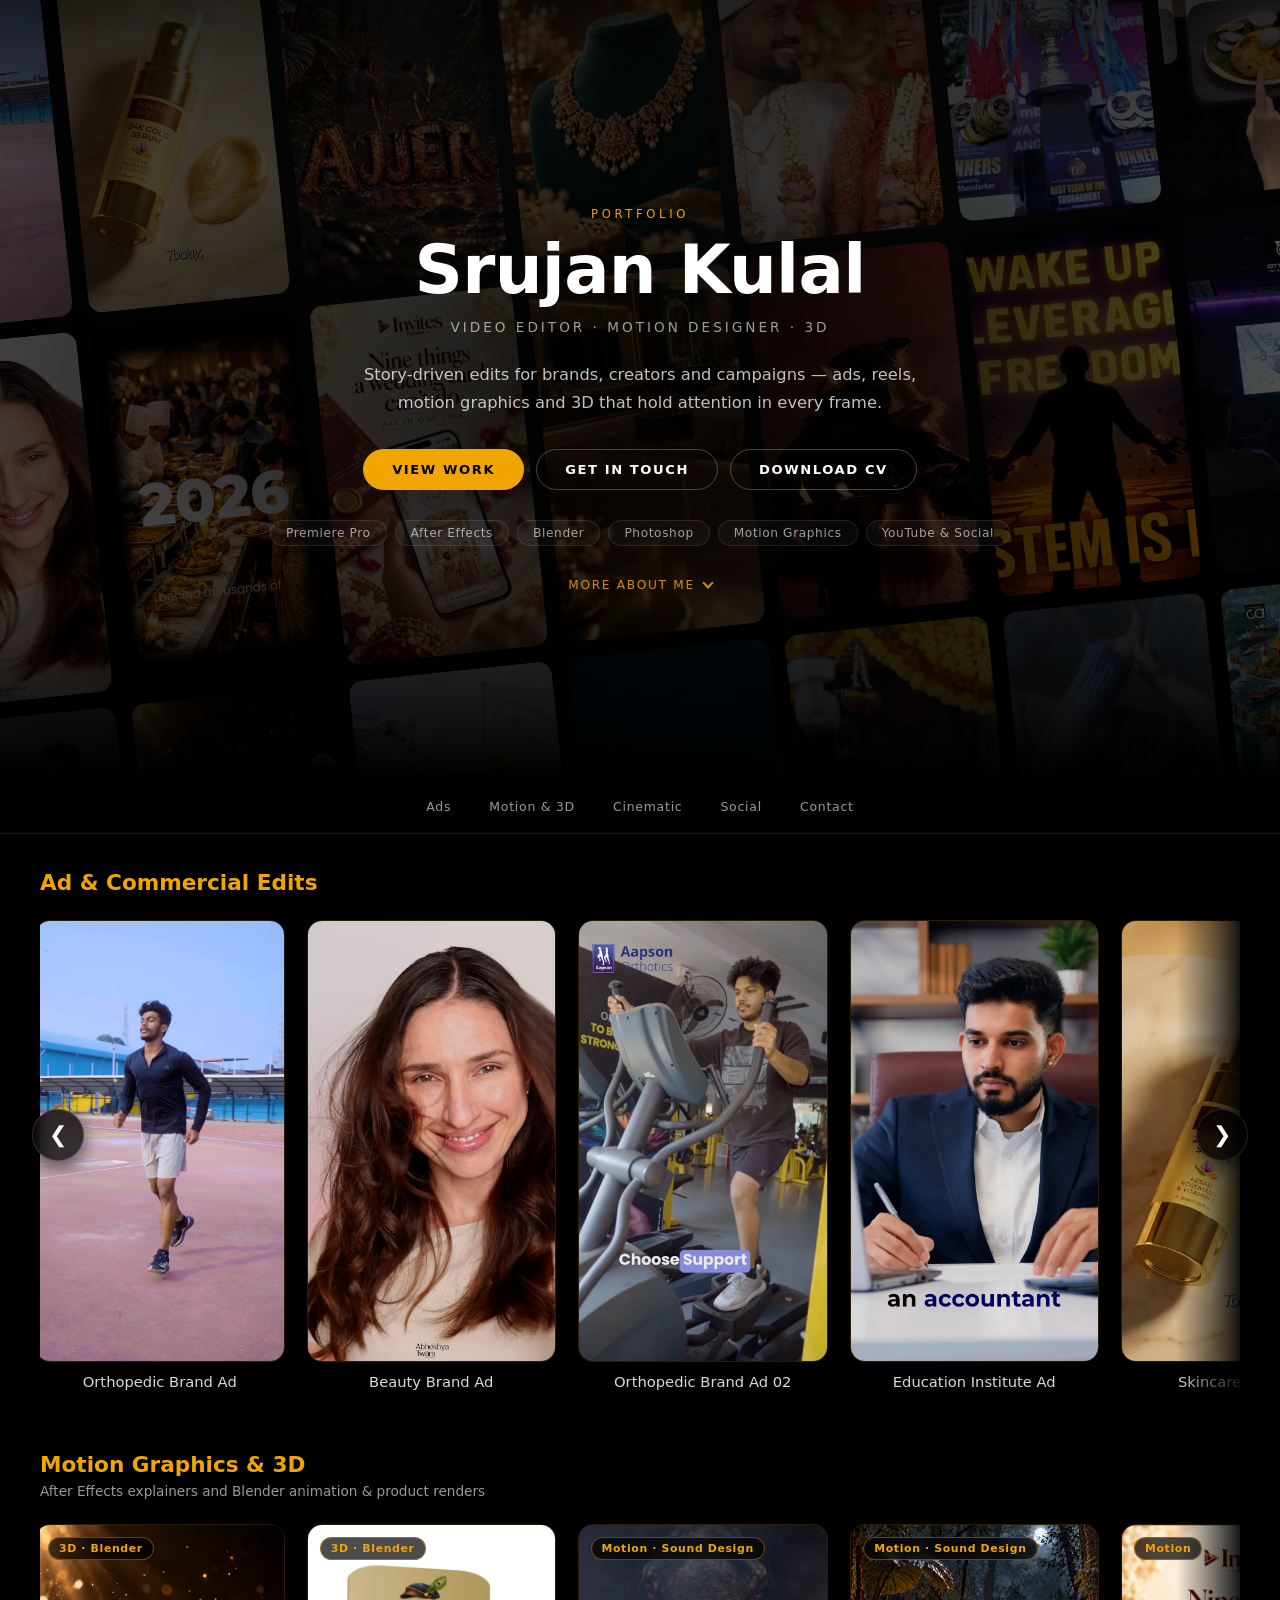
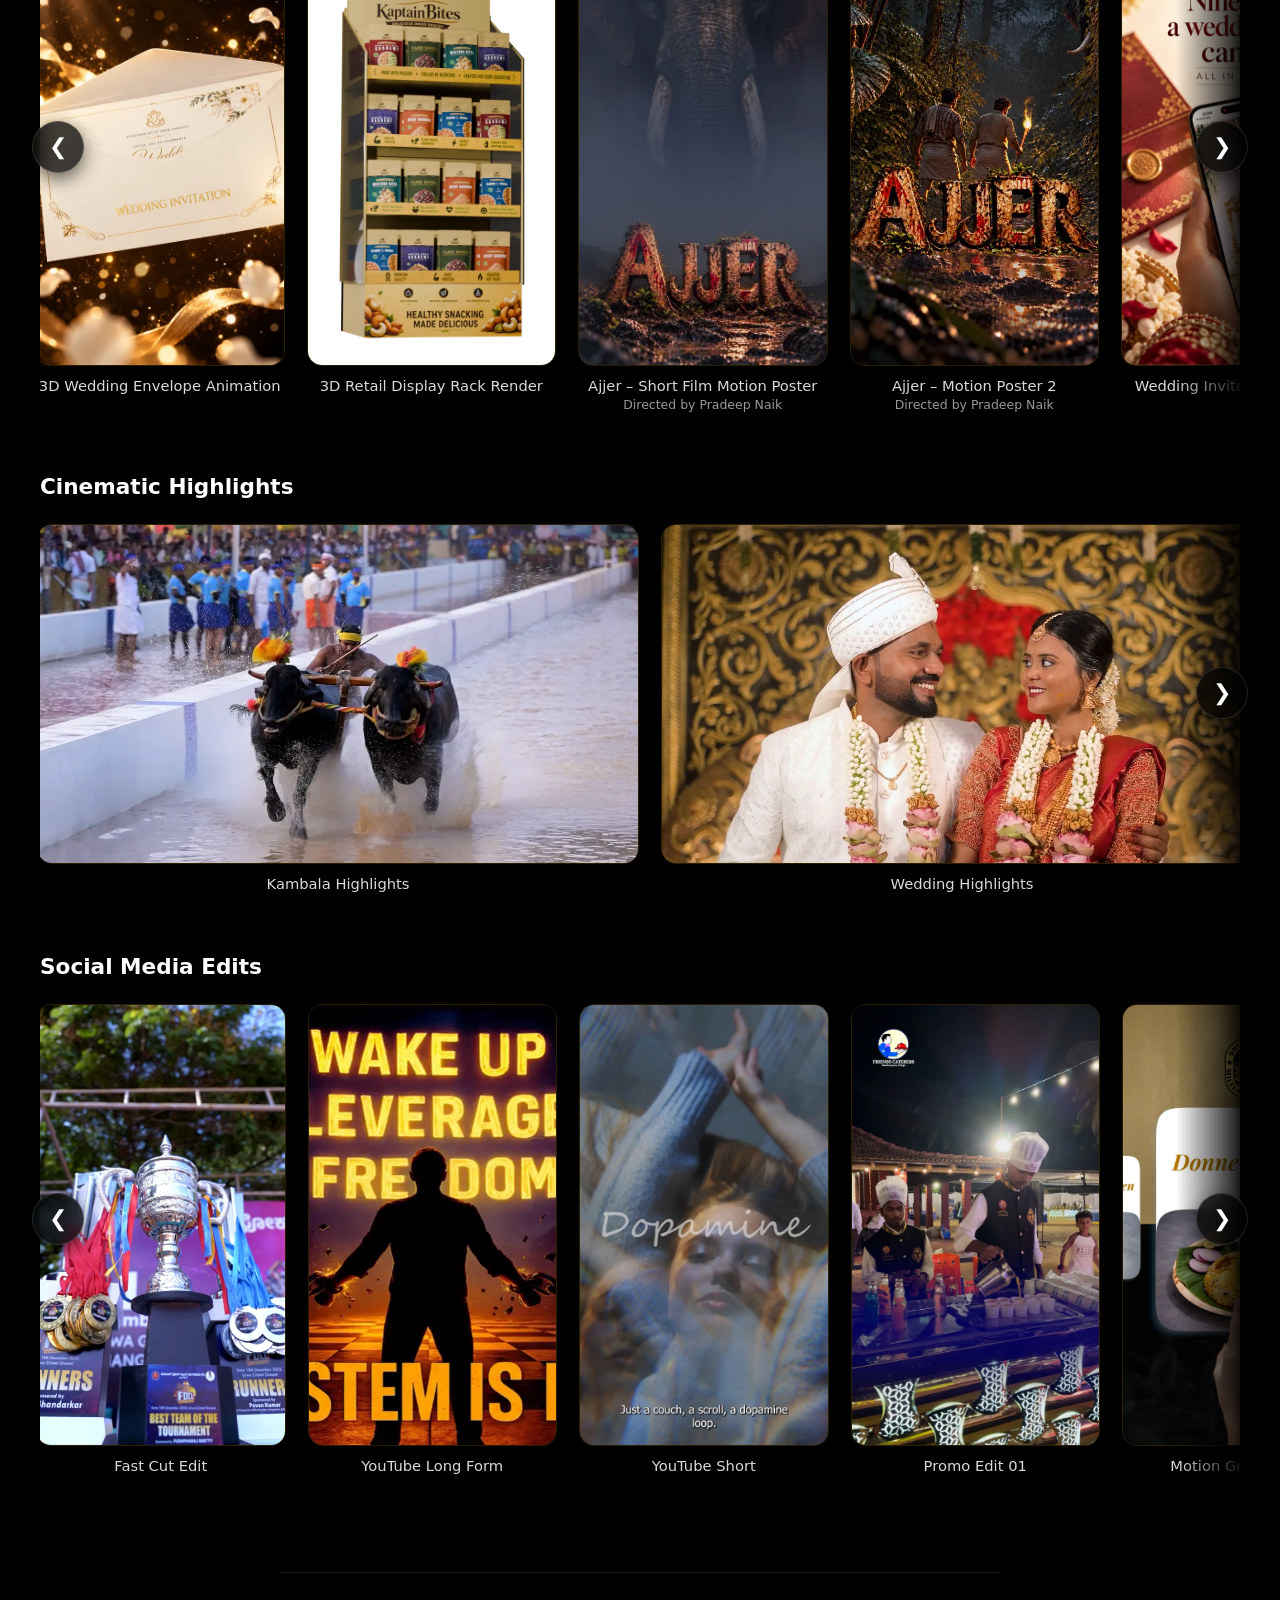
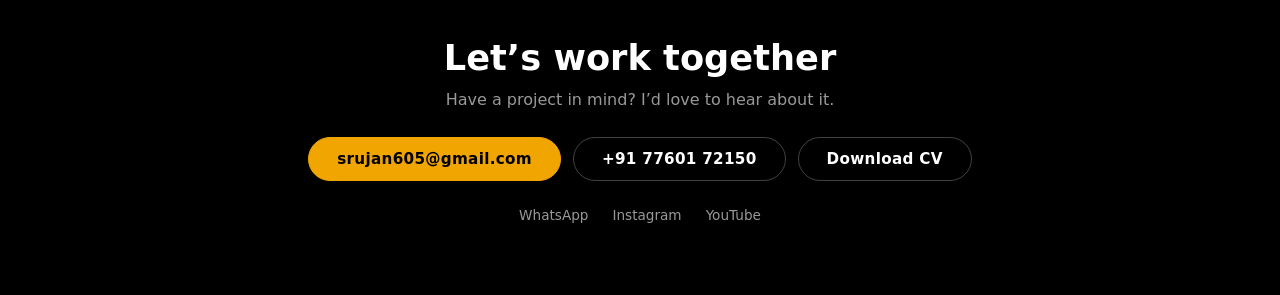
==== commit 01db1507: "Auto-scroll the Motion, Cinematic and Social rows too All four rows now opt in with data-autoscroll," ====
--- a/index.html
+++ b/index.html
@@ -88,17 +88,17 @@
 <section class="section featured-section" id="motion">
   <h2>Motion Graphics &amp; 3D</h2>
   <p class="section-sub">After Effects explainers and Blender animation &amp; product renders</p>
-  <div class="scroll-wrapper" data-row="motion"></div>
+  <div class="scroll-wrapper" data-row="motion" data-autoscroll></div>
 </section>
 
 <section class="section" id="cinematic">
   <h2>Cinematic Highlights</h2>
-  <div class="scroll-wrapper" data-row="cinematic"></div>
+  <div class="scroll-wrapper" data-row="cinematic" data-autoscroll></div>
 </section>
 
 <section class="section" id="social">
   <h2>Social Media Edits</h2>
-  <div class="scroll-wrapper" data-row="social"></div>
+  <div class="scroll-wrapper" data-row="social" data-autoscroll></div>
 </section>
 
 </main>
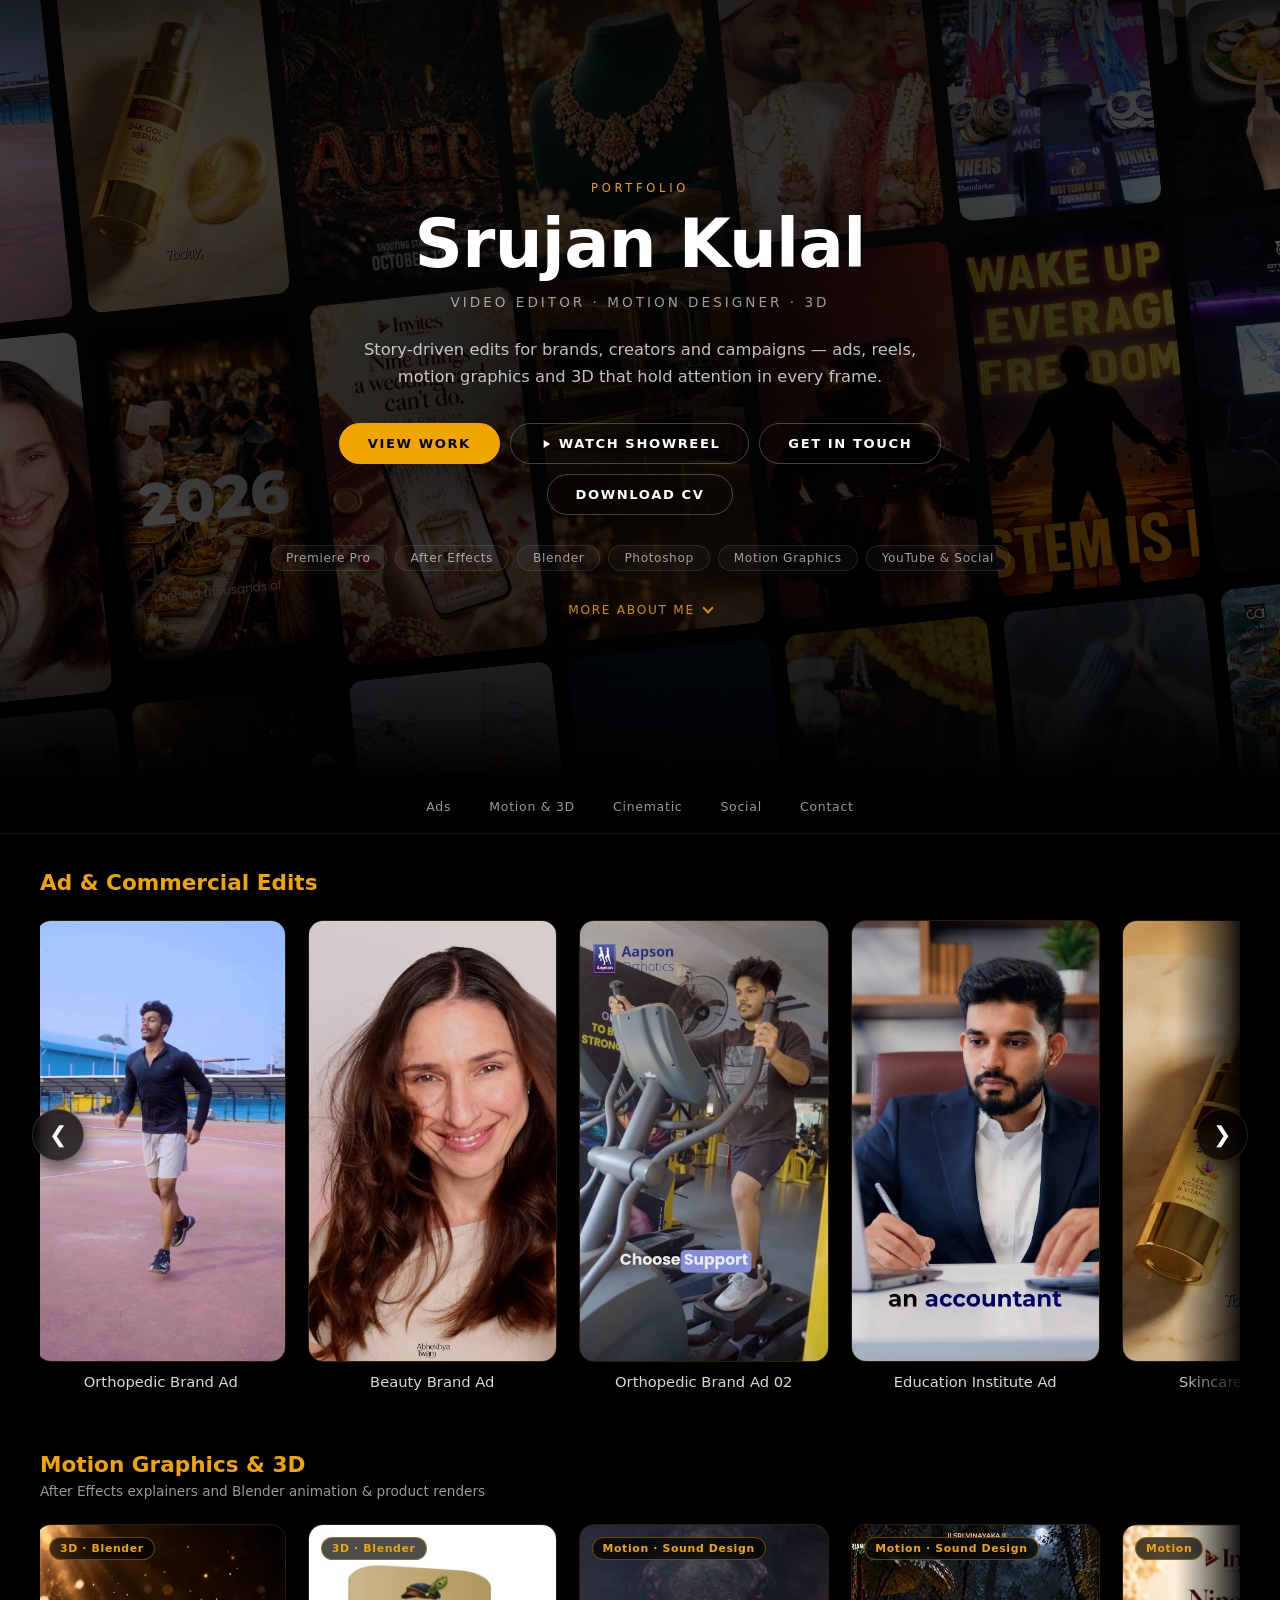
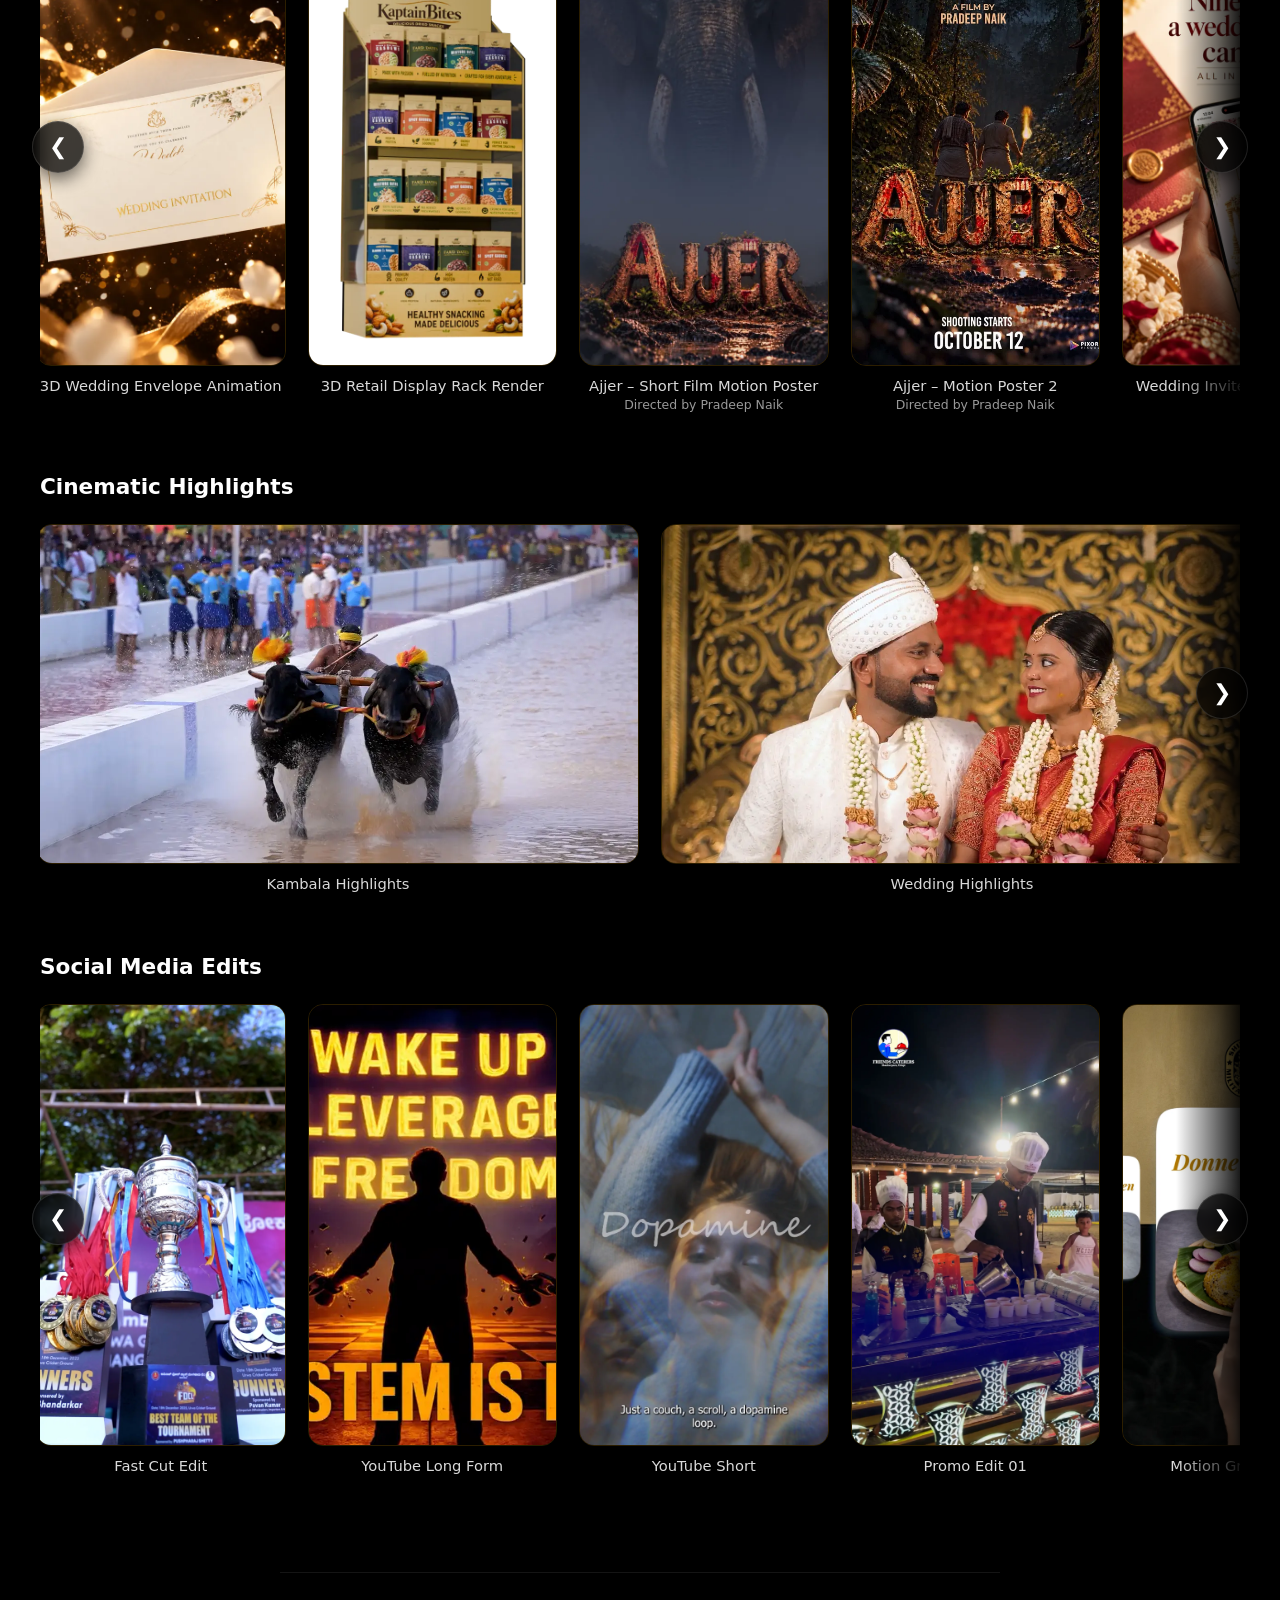
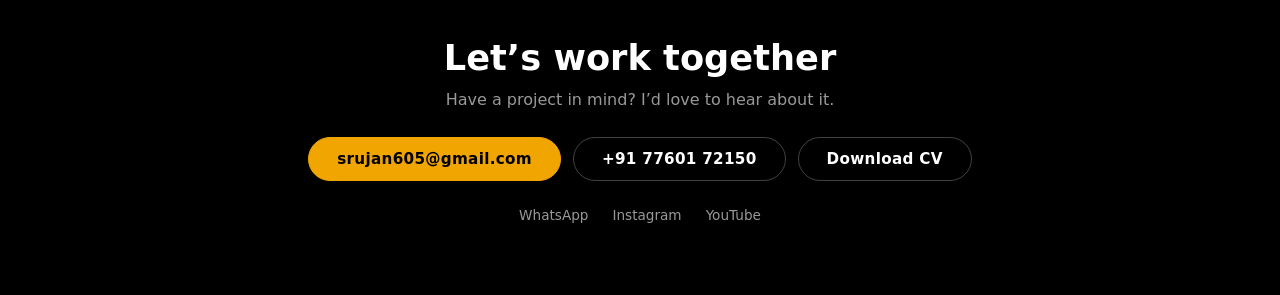
==== commit 72fc584f: "Add Watch Showreel button to hero Opens the 30s showreel in the existing modal player. Video re-enco" ====
--- a/index.html
+++ b/index.html
@@ -40,6 +40,10 @@
 
   <div class="hero-cta">
     <a class="btn btn-primary" href="#work">View Work</a>
+    <button class="btn btn-ghost btn-showreel" type="button" id="showreelBtn">
+      <svg class="btn-icon" viewBox="0 0 24 24" aria-hidden="true"><path d="M8 5v14l11-7z"/></svg>
+      Watch Showreel
+    </button>
     <a class="btn btn-ghost" href="#contact">Get in Touch</a>
     <a class="btn btn-ghost" href="assets/Srujan_Kulal_Video_Editor_CV.pdf" download>Download CV</a>
   </div>
--- a/style.css
+++ b/style.css
@@ -67,6 +67,19 @@
 .btn-ghost:hover {
   border-color: var(--gold);
   color: var(--gold);
+}
+
+button.btn {
+  font-family: inherit;
+  background: transparent;
+  cursor: pointer;
+}
+
+.btn-icon {
+  width: 14px;
+  height: 14px;
+  margin-right: 6px;
+  fill: currentColor;
 }
 
 /* HERO */
@@ -174,7 +187,7 @@
   display: flex;
   flex-wrap: wrap;
   justify-content: center;
-  gap: 12px;
+  gap: 10px;
   margin: 32px 0 30px;
 }
 
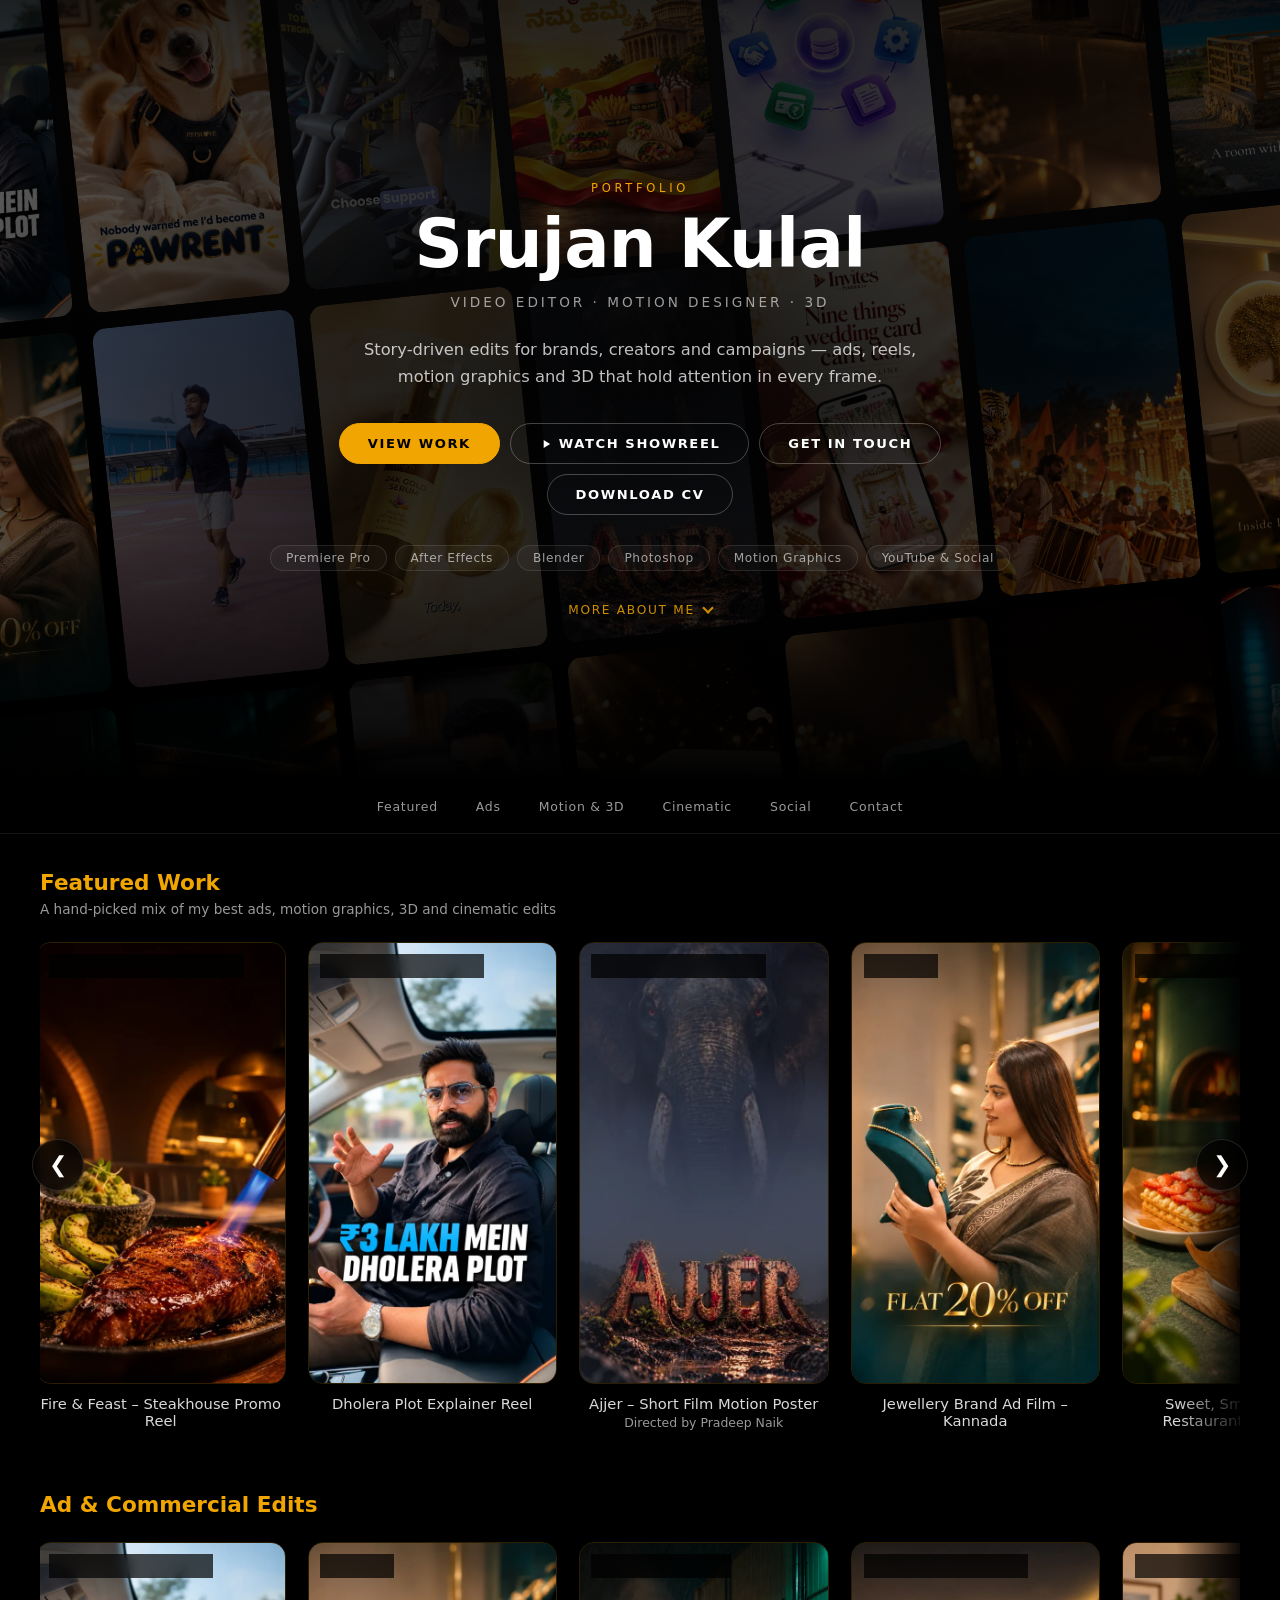
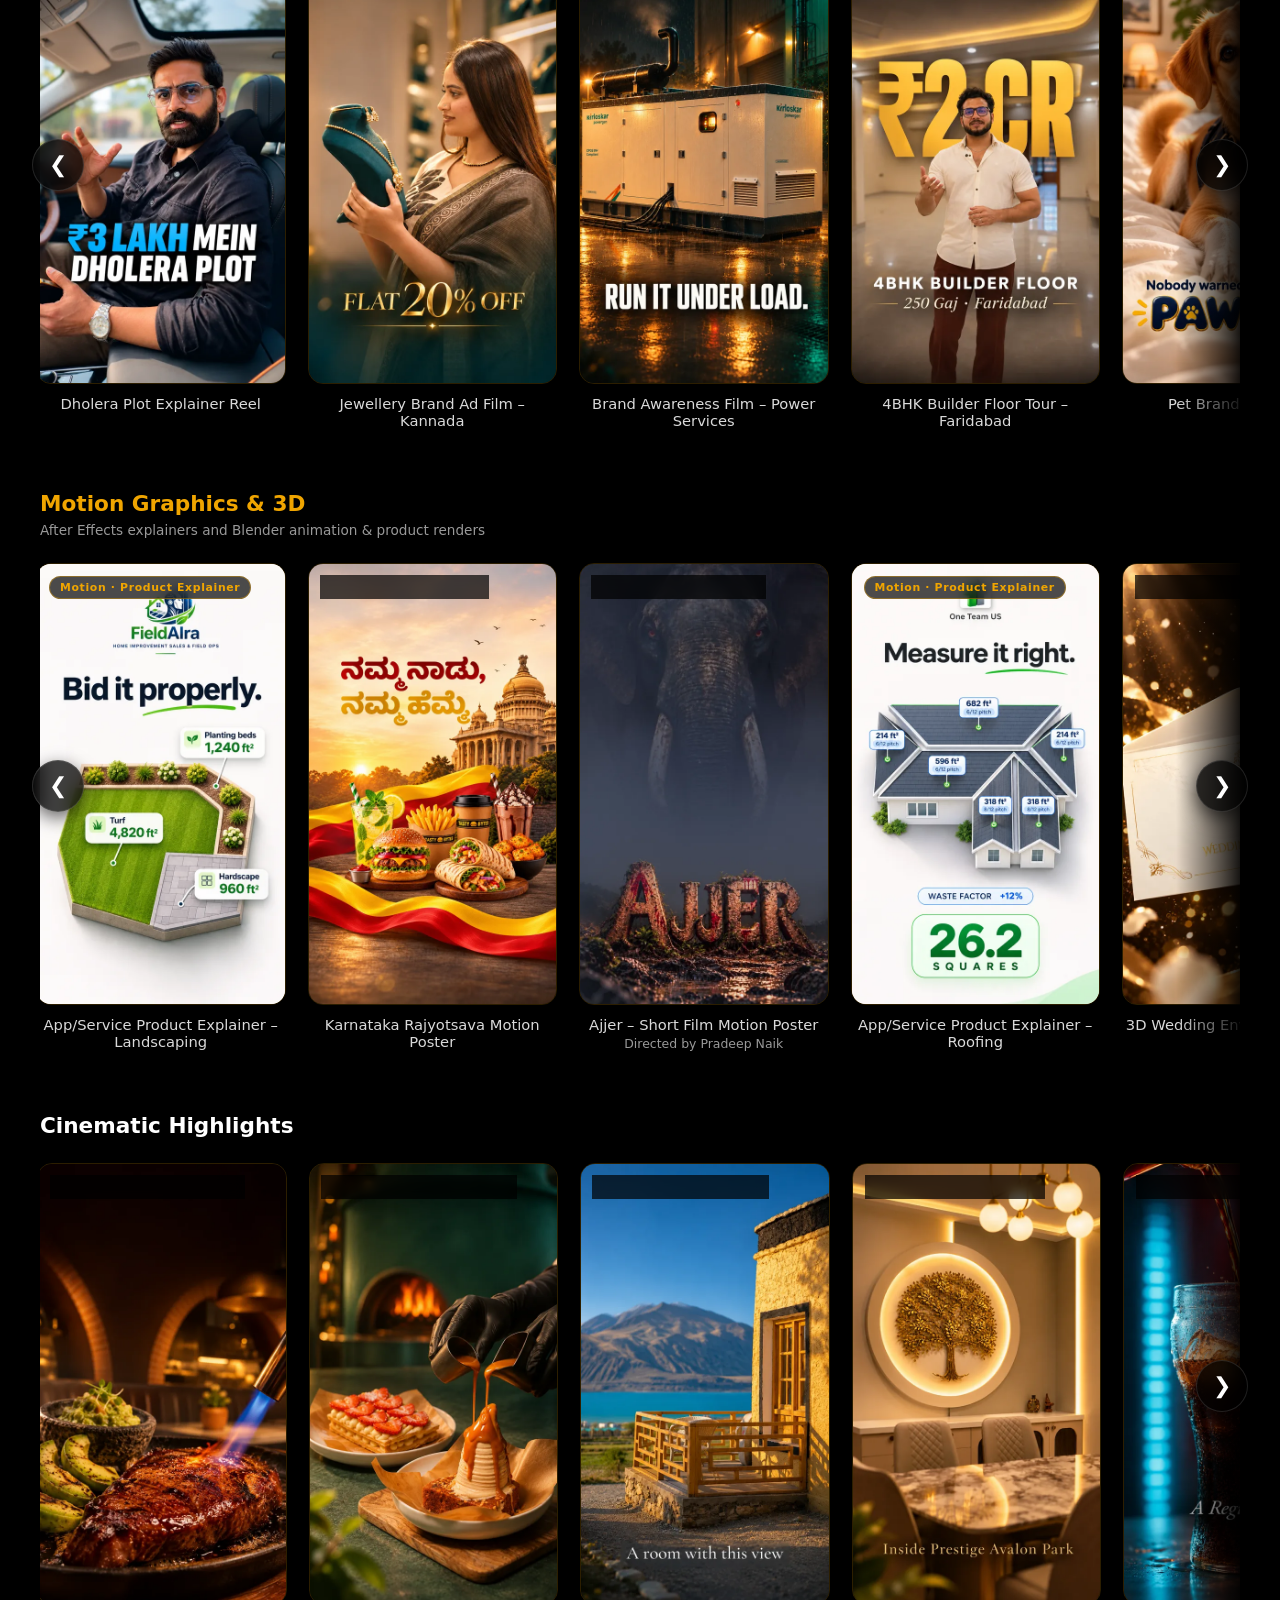
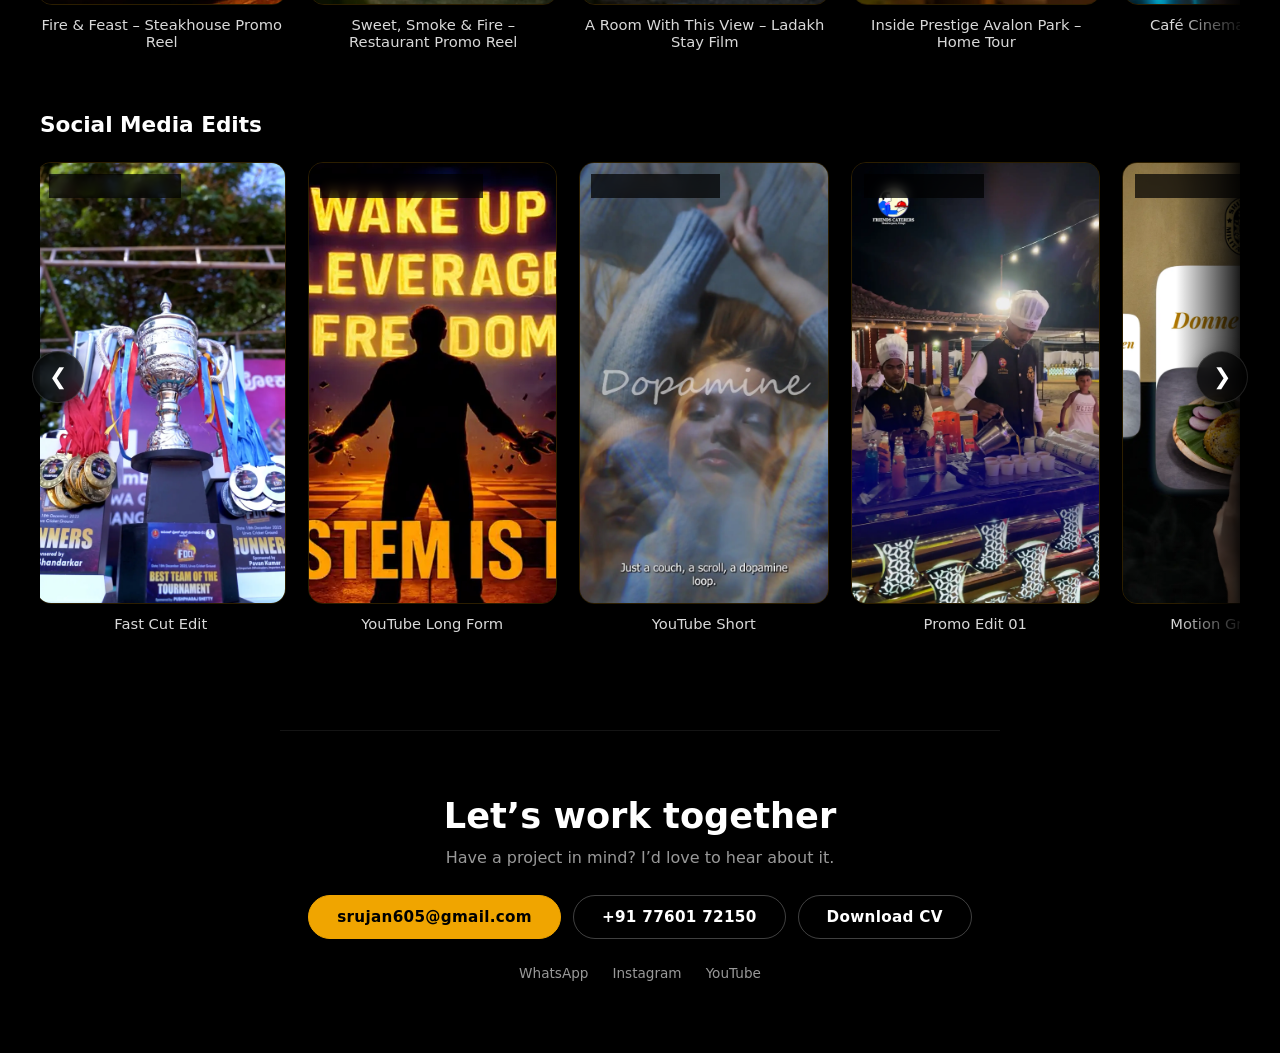
==== commit 66736bba: "Add a Featured Work row above the category rows New first section, "Featured Work", shows a hand-pic" ====
--- a/index.html
+++ b/index.html
@@ -75,6 +75,7 @@
 </header>
 
 <nav class="section-nav" aria-label="Work categories">
+  <a href="#featured">Featured</a>
   <a href="#ads">Ads</a>
   <a href="#motion">Motion &amp; 3D</a>
   <a href="#cinematic">Cinematic</a>
@@ -83,6 +84,12 @@
 </nav>
 
 <main id="work">
+
+<section class="section featured-section" id="featured">
+  <h2>Featured Work</h2>
+  <p class="section-sub">A hand-picked mix of my best ads, motion graphics, 3D and cinematic edits</p>
+  <div class="scroll-wrapper" data-row="featured" data-autoscroll></div>
+</section>
 
 <section class="section featured-section" id="ads">
   <h2>Ad &amp; Commercial Edits</h2>
--- a/style.css
+++ b/style.css
@@ -788,8 +788,8 @@
   }
 
   .hero {
-    min-height: auto;
-    padding: 72px 16px 48px;
+    min-height: 86svh;
+    padding: 64px 16px 40px;
   }
 
   .hero-bg {
@@ -800,18 +800,85 @@
     display: none;
   }
 
+  .hero-bg {
+    opacity: 0.4;
+  }
+
+  /* Phone screens are tall and narrow, so the desktop radial vignette
+     leaves the edges bright behind the text; darken more evenly */
+  .hero::after {
+    background:
+      radial-gradient(ellipse 90% 50% at 50% 48%, rgba(0, 0, 0, 0.85) 0%, rgba(0, 0, 0, 0.7) 70%, rgba(0, 0, 0, 0.55) 100%),
+      linear-gradient(to bottom, rgba(0, 0, 0, 0.5) 0%, rgba(0, 0, 0, 0) 20%, rgba(0, 0, 0, 0) 75%, #000 100%);
+  }
+
+  .hero-eyebrow {
+    margin-bottom: 10px;
+    font-size: 0.66rem;
+  }
+
   .hero-tagline {
+    margin-top: 12px;
+    font-size: 0.66rem;
+    letter-spacing: 0.16em;
+  }
+
+  .hero-intro {
+    max-width: 340px;
+    margin-top: 20px;
+    font-size: 0.92rem;
+    line-height: 1.6;
+  }
+
+  /* Even 2x2 button grid instead of ragged wrapping */
+  .hero-cta {
+    display: grid;
+    grid-template-columns: 1fr 1fr;
+    gap: 10px;
+    max-width: 360px;
+    margin: 28px auto 24px;
+  }
+
+  .hero-cta .btn {
+    padding: 13px 8px;
+    font-size: 0.7rem;
+    letter-spacing: 0.08em;
+    white-space: nowrap;
+  }
+
+  .btn-icon {
+    width: 11px;
+    height: 11px;
+  }
+
+  /* Skills read as one quiet line of text rather than a cluster of pills */
+  .hero-skills {
+    display: block;
+    max-width: 320px;
+    margin: 0 auto 18px;
     font-size: 0.72rem;
-    letter-spacing: 0.16em;
-  }
-
-  .hero-intro {
-    font-size: 0.95rem;
+    line-height: 1.8;
+    text-wrap: balance;
   }
 
   .hero-skills span {
-    font-size: 0.72rem;
-    padding: 4px 12px;
+    display: inline;
+    padding: 0;
+    border: 0;
+    background: none;
+    font-size: inherit;
+    letter-spacing: 0.04em;
+    color: rgba(255, 255, 255, 0.5);
+  }
+
+  .hero-skills span:not(:last-child)::after {
+    content: "\00b7";
+    margin: 0 8px;
+    color: var(--gold);
+  }
+
+  .bio-toggle {
+    font-size: 0.7rem;
   }
 
   .hero-bio {
